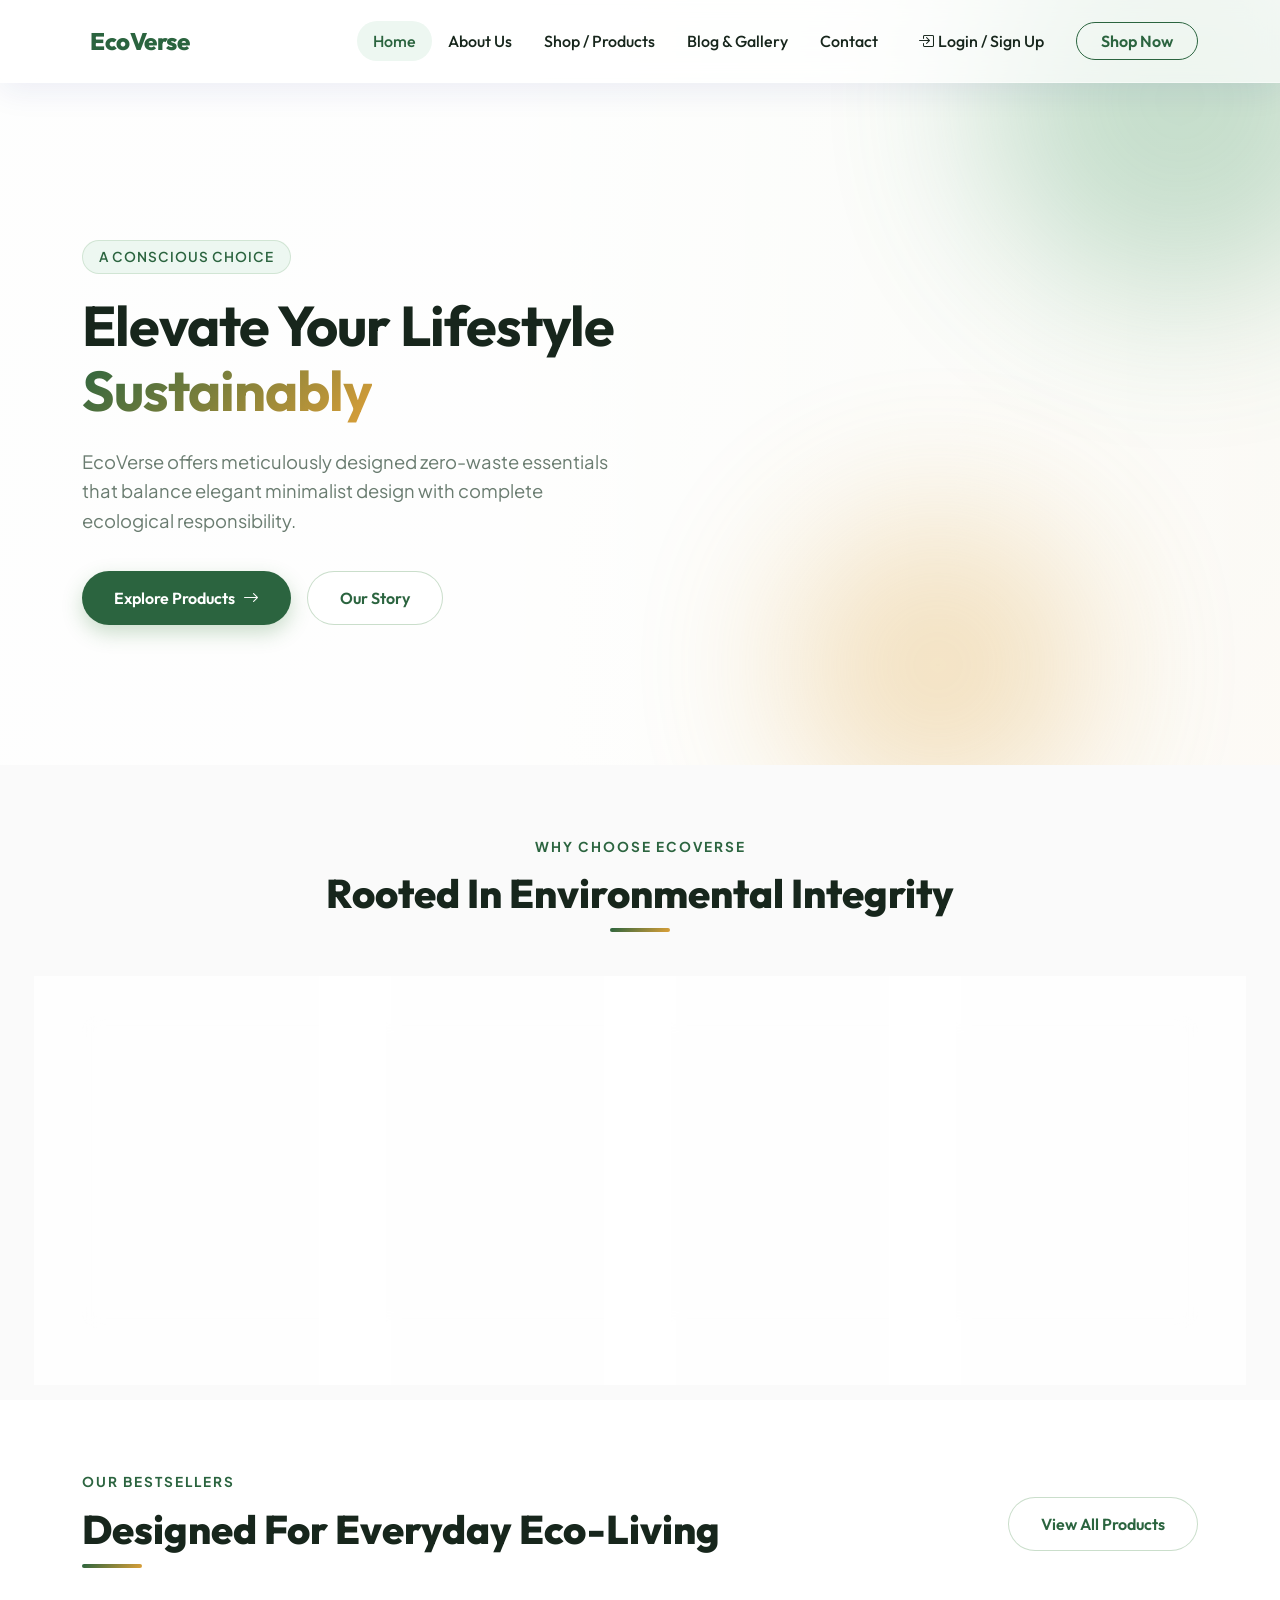
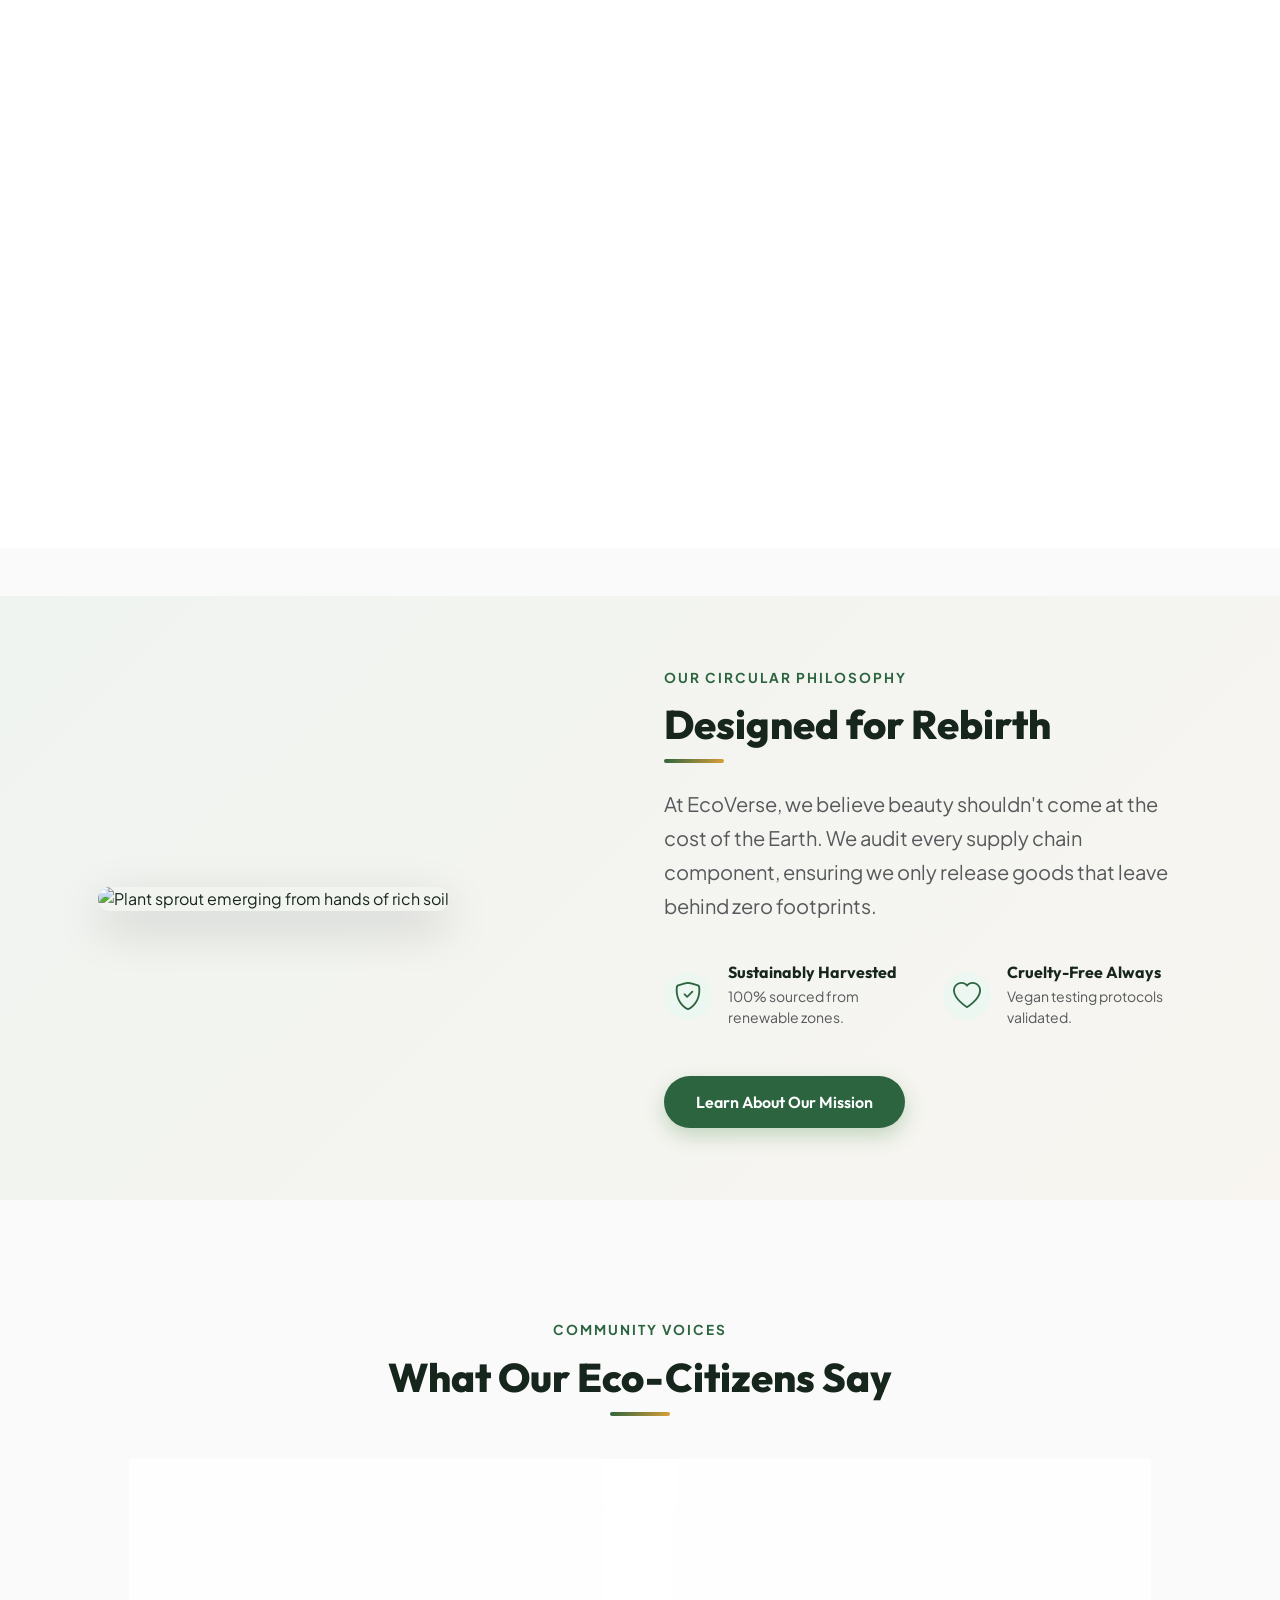
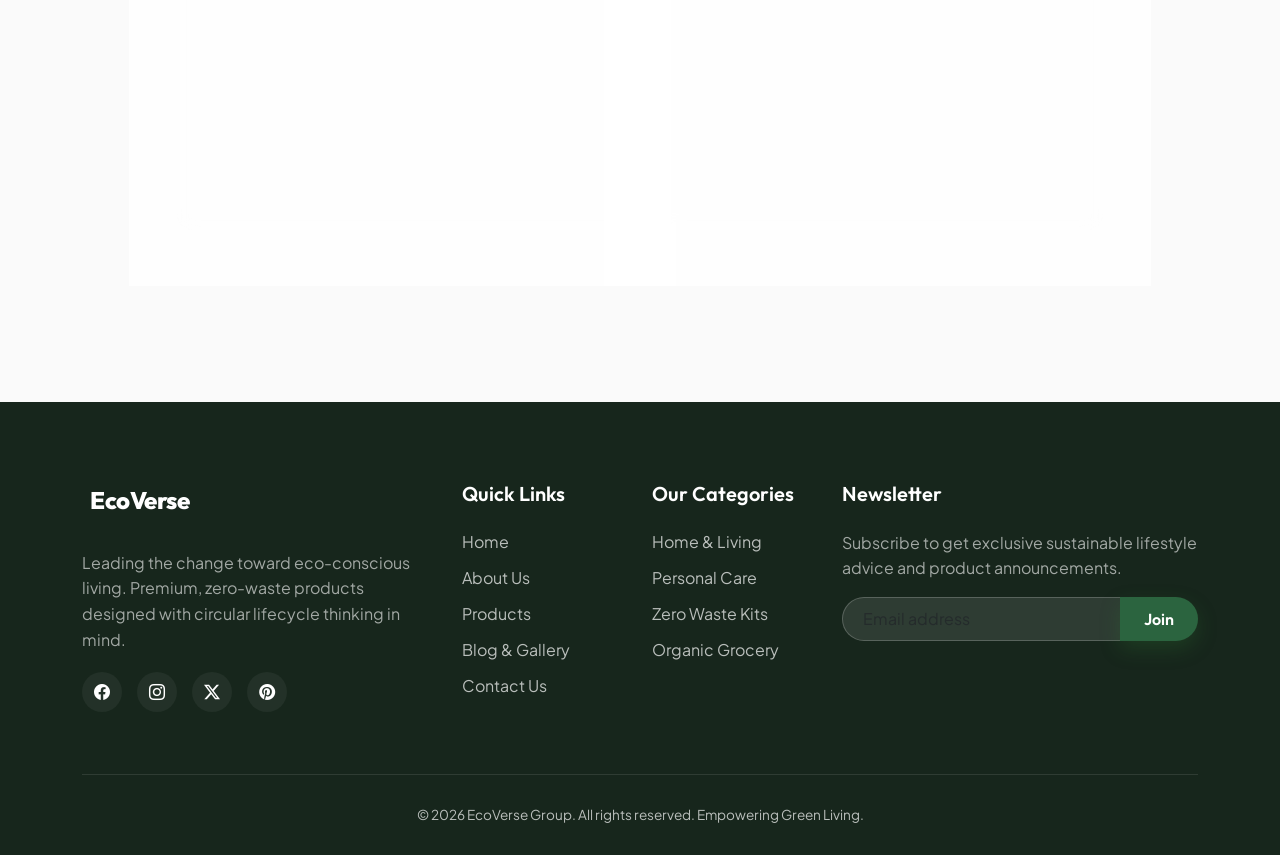
==== src/main/resources/static/index.html @ 0e9d3b6b "feat: create backend spring boot for web" ====
<!DOCTYPE html>
<html lang="en">
<head>
  <meta charset="UTF-8">
  <meta name="viewport" content="width=device-width, initial-scale=1.0">
  <title>EcoVerse - Premium Sustainable Lifestyle Products</title>
  <meta name="description" content="Discover premium eco-friendly, zero-waste products designed with a circular economy mindset. Join our green revolution today.">
  
  <!-- Bootstrap 5 CDN -->
  <link href="https://cdn.jsdelivr.net/npm/bootstrap@5.3.2/dist/css/bootstrap.min.css" rel="stylesheet">
  
  <!-- Bootstrap Icons CDN -->
  <link href="https://cdn.jsdelivr.net/npm/bootstrap-icons@1.11.1/font/bootstrap-icons.css" rel="stylesheet">
  
  <!-- Custom CSS -->
  <link href="style.css" rel="stylesheet">
</head>
<body>

  <!-- Navigation Header -->
  <nav class="navbar navbar-expand-lg navbar-custom fixed-top" id="mainNavbar">
    <div class="container">
      <a class="navbar-brand" href="index.html" id="navBrandLogo">
        <i class="bi bi-leaf logo-icon"></i>
        <span>EcoVerse</span>
      </a>
      <button class="navbar-toggler" type="button" data-bs-toggle="collapse" data-bs-target="#ecoNavbar" aria-controls="ecoNavbar" aria-expanded="false" aria-label="Toggle navigation" id="navbarTogglerBtn">
        <span class="bi bi-list fs-3" style="color: var(--primary);"></span>
      </button>
      <div class="collapse navbar-collapse" id="ecoNavbar">
        <ul class="navbar-nav ms-auto mb-2 mb-lg-0 align-items-center">
          <li class="nav-item">
            <a class="nav-link active" href="index.html" id="navHome">Home</a>
          </li>
          <li class="nav-item">
            <a class="nav-link" href="about.html" id="navAbout">About Us</a>
          </li>
          <li class="nav-item">
            <a class="nav-link" href="services.html" id="navServices">Shop / Products</a>
          </li>
          <li class="nav-item">
            <a class="nav-link" href="blog.html" id="navBlog">Blog & Gallery</a>
          </li>
          <li class="nav-item">
            <a class="nav-link" href="contact.html" id="navContact">Contact</a>
          </li>
          <li class="nav-item ms-lg-3">
            <a class="btn-nav-action" href="services.html" id="navActionButton">Shop Now</a>
          </li>
        </ul>
      </div>
    </div>
  </nav>

  <!-- Hero Banner -->
  <header class="hero-section" id="homeHero">
    <div class="hero-overlay"></div>
    <div class="hero-blob blob-1"></div>
    <div class="hero-blob blob-2"></div>
    <div class="container hero-content">
      <div class="row align-items-center">
        <div class="col-lg-6 reveal-on-scroll active">
          <span class="hero-tag">A Conscious Choice</span>
          <h1 class="hero-title">Elevate Your Lifestyle <span>Sustainably</span></h1>
          <p class="hero-desc">EcoVerse offers meticulously designed zero-waste essentials that balance elegant minimalist design with complete ecological responsibility.</p>
          <div class="d-flex flex-column flex-sm-row gap-3">
            <a href="services.html" class="btn-premium btn-premium-primary" id="heroShopBtn">Explore Products <i class="bi bi-arrow-right"></i></a>
            <a href="about.html" class="btn-premium btn-premium-secondary" id="heroLearnBtn">Our Story</a>
          </div>
        </div>
      </div>
    </div>
  </header>

  <!-- Key Features / Sustainability Badges -->
  <section class="py-5" id="featuresSection">
    <div class="container py-4">
      <div class="section-header text-center reveal-on-scroll">
        <span class="section-subtitle">Why Choose EcoVerse</span>
        <h2 class="section-title">Rooted In Environmental Integrity</h2>
      </div>
      <div class="row g-4 mt-2">
        <!-- Feature 1 -->
        <div class="col-lg-3 col-md-6 reveal-on-scroll" style="transition-delay: 0.1s;">
          <div class="glass-card">
            <div class="glass-card-body">
              <div class="benefit-icon-box" id="featIcon1">
                <i class="bi bi-box-seam"></i>
              </div>
              <h4 class="glass-card-title">Zero Plastic Packaging</h4>
              <p class="text-muted mb-0">Every box, tape, and padding material is made from plant-based, home-compostable raw pulp.</p>
            </div>
          </div>
        </div>
        <!-- Feature 2 -->
        <div class="col-lg-3 col-md-6 reveal-on-scroll" style="transition-delay: 0.2s;">
          <div class="glass-card">
            <div class="glass-card-body">
              <div class="benefit-icon-box" id="featIcon2">
                <i class="bi bi-globe-americas"></i>
              </div>
              <h4 class="glass-card-title">Carbon Neutral Delivery</h4>
              <p class="text-muted mb-0">We calculate shipment emissions and fund native forest reforestation matching 110% of our footprint.</p>
            </div>
          </div>
        </div>
        <!-- Feature 3 -->
        <div class="col-lg-3 col-md-6 reveal-on-scroll" style="transition-delay: 0.3s;">
          <div class="glass-card">
            <div class="glass-card-body">
              <div class="benefit-icon-box" id="featIcon3">
                <i class="bi bi-award"></i>
              </div>
              <h4 class="glass-card-title">Organic Certification</h4>
              <p class="text-muted mb-0">All cosmetic and textile goods carry USDA Organic and Fair Trade seals guaranteeing toxic-free production.</p>
            </div>
          </div>
        </div>
        <!-- Feature 4 -->
        <div class="col-lg-3 col-md-6 reveal-on-scroll" style="transition-delay: 0.4s;">
          <div class="glass-card">
            <div class="glass-card-body">
              <div class="benefit-icon-box" id="featIcon4">
                <i class="bi bi-arrow-repeat"></i>
              </div>
              <h4 class="glass-card-title">Circular Lifecycle</h4>
              <p class="text-muted mb-0">Designed to return safely to the earth. Everything we sell is fully biodegradable or infinitely recyclable.</p>
            </div>
          </div>
        </div>
      </div>
    </div>
  </section>

  <!-- Showcase Collection -->
  <section class="py-5 bg-white" id="showcaseSection">
    <div class="container py-4">
      <div class="row align-items-center mb-5 reveal-on-scroll">
        <div class="col-md-8">
          <span class="section-subtitle">Our Bestsellers</span>
          <h2 class="section-title">Designed For Everyday Eco-Living</h2>
        </div>
        <div class="col-md-4 text-md-end mt-3 mt-md-0">
          <a href="services.html" class="btn-premium btn-premium-secondary" id="showcaseAllBtn">View All Products</a>
        </div>
      </div>
      <div class="row g-4">
        <!-- Product 1 -->
        <div class="col-lg-3 col-md-6 reveal-on-scroll" style="transition-delay: 0.1s;">
          <div class="glass-card hover-lift">
            <div class="glass-card-img-wrapper">
              <img src="https://images.unsplash.com/photo-1602143407151-7111542de6e8?auto=format&fit=crop&w=800&q=80" alt="Sleek insulated reusable water bottle" class="glass-card-img">
            </div>
            <div class="glass-card-body">
              <span class="glass-card-tag">LIFESTYLE</span>
              <h3 class="glass-card-title">Insulated Eco-Flask</h3>
              <div class="d-flex justify-content-between align-items-center mt-3">
                <span class="glass-card-price">$28.00</span>
                <a href="services.html" class="btn btn-premium btn-premium-primary py-2 px-3 fs-6" style="border-radius: 50%;"><i class="bi bi-bag"></i></a>
              </div>
            </div>
          </div>
        </div>
        <!-- Product 2 -->
        <div class="col-lg-3 col-md-6 reveal-on-scroll" style="transition-delay: 0.2s;">
          <div class="glass-card hover-lift">
            <div class="glass-card-img-wrapper">
              <img src="https://images.unsplash.com/photo-1544816155-12df9643f363?auto=format&fit=crop&w=800&q=80" alt="Organic woven cotton tote bag" class="glass-card-img">
            </div>
            <div class="glass-card-body">
              <span class="glass-card-tag">HOME</span>
              <h3 class="glass-card-title">Organic Woven Tote</h3>
              <div class="d-flex justify-content-between align-items-center mt-3">
                <span class="glass-card-price">$16.00</span>
                <a href="services.html" class="btn btn-premium btn-premium-primary py-2 px-3 fs-6" style="border-radius: 50%;"><i class="bi bi-bag"></i></a>
              </div>
            </div>
          </div>
        </div>
        <!-- Product 3 -->
        <div class="col-lg-3 col-md-6 reveal-on-scroll" style="transition-delay: 0.3s;">
          <div class="glass-card hover-lift">
            <div class="glass-card-img-wrapper">
              <img src="https://images.unsplash.com/photo-1546552768-9e3a94b38a59?auto=format&fit=crop&w=800&q=80" alt="Artisanal organic cold process soaps" class="glass-card-img">
            </div>
            <div class="glass-card-body">
              <span class="glass-card-tag">PERSONAL CARE</span>
              <h3 class="glass-card-title">Artisanal Botanical Soap</h3>
              <div class="d-flex justify-content-between align-items-center mt-3">
                <span class="glass-card-price">$9.50</span>
                <a href="services.html" class="btn btn-premium btn-premium-primary py-2 px-3 fs-6" style="border-radius: 50%;"><i class="bi bi-bag"></i></a>
              </div>
            </div>
          </div>
        </div>
        <!-- Product 4 -->
        <div class="col-lg-3 col-md-6 reveal-on-scroll" style="transition-delay: 0.4s;">
          <div class="glass-card hover-lift">
            <div class="glass-card-img-wrapper">
              <img src="https://images.unsplash.com/photo-1589365252845-092198ba5334?auto=format&fit=crop&w=800&q=80" alt="Biodegradable bamboo toothbrush and glass cup" class="glass-card-img">
            </div>
            <div class="glass-card-body">
              <span class="glass-card-tag">PERSONAL CARE</span>
              <h3 class="glass-card-title">Bamboo Dental Starter</h3>
              <div class="d-flex justify-content-between align-items-center mt-3">
                <span class="glass-card-price">$12.00</span>
                <a href="services.html" class="btn btn-premium btn-premium-primary py-2 px-3 fs-6" style="border-radius: 50%;"><i class="bi bi-bag"></i></a>
              </div>
            </div>
          </div>
        </div>
      </div>
    </div>
  </section>

  <!-- Editorial Info Banner -->
  <section class="py-5 my-5 position-relative" style="background: linear-gradient(135deg, rgba(46,125,50,0.05), rgba(211,158,69,0.05));" id="editorialPhilosophy">
    <div class="container py-4">
      <div class="row align-items-center g-5">
        <div class="col-lg-6 reveal-on-scroll">
          <div class="position-relative p-3">
            <div class="position-absolute bg-primary-accent rounded-circle" style="width: 140px; height: 140px; top: -20px; left: -20px; z-index: -1;"></div>
            <img src="https://images.unsplash.com/photo-1542601906990-b4d3fb778b09?auto=format&fit=crop&w=1000&q=80" alt="Plant sprout emerging from hands of rich soil" class="img-fluid rounded-4 shadow-lg">
          </div>
        </div>
        <div class="col-lg-6 reveal-on-scroll">
          <span class="section-subtitle">Our Circular Philosophy</span>
          <h2 class="section-title">Designed for Rebirth</h2>
          <p class="text-muted fs-5 mt-4" style="line-height: 1.7;">At EcoVerse, we believe beauty shouldn't come at the cost of the Earth. We audit every supply chain component, ensuring we only release goods that leave behind zero footprints.</p>
          <div class="row g-4 mt-3">
            <div class="col-sm-6">
              <div class="d-flex gap-3 align-items-center">
                <div class="benefit-icon-box mb-0 fs-3" style="width: 48px; height: 48px; border-radius: 50%; flex-shrink: 0;"><i class="bi bi-shield-check"></i></div>
                <div>
                  <h4 class="fs-6 mb-1 font-headings">Sustainably Harvested</h4>
                  <p class="small text-muted mb-0">100% sourced from renewable zones.</p>
                </div>
              </div>
            </div>
            <div class="col-sm-6">
              <div class="d-flex gap-3 align-items-center">
                <div class="benefit-icon-box mb-0 fs-3" style="width: 48px; height: 48px; border-radius: 50%; flex-shrink: 0;"><i class="bi bi-heart"></i></div>
                <div>
                  <h4 class="fs-6 mb-1 font-headings">Cruelty-Free Always</h4>
                  <p class="small text-muted mb-0">Vegan testing protocols validated.</p>
                </div>
              </div>
            </div>
          </div>
          <div class="mt-5">
            <a href="about.html" class="btn-premium btn-premium-primary" id="philosophyStoryBtn">Learn About Our Mission</a>
          </div>
        </div>
      </div>
    </div>
  </section>

  <!-- Interactive Testimonials -->
  <section class="py-5" id="testimonialsSection">
    <div class="container py-4">
      <div class="section-header text-center reveal-on-scroll">
        <span class="section-subtitle">Community Voices</span>
        <h2 class="section-title">What Our Eco-Citizens Say</h2>
      </div>
      <div class="row g-4 mt-2 justify-content-center">
        <!-- Testimonial 1 -->
        <div class="col-md-5 reveal-on-scroll">
          <div class="glass-card" style="padding: 40px;">
            <div class="d-flex gap-1 text-warning fs-5 mb-3">
              <i class="bi bi-star-fill"></i><i class="bi bi-star-fill"></i><i class="bi bi-star-fill"></i><i class="bi bi-star-fill"></i><i class="bi bi-star-fill"></i>
            </div>
            <p class="fs-6 text-muted font-body mb-4" style="font-style: italic; line-height: 1.6;">"The Insulated Eco-Flask has replaced all my single-use coffee cups. It stays hot for hours and the matte texture feels incredibly high-end. EcoVerse packaging was beautifully clean and plastic-free!"</p>
            <div class="d-flex align-items-center gap-3">
              <div style="width: 50px; height: 50px; border-radius: 50%; overflow: hidden; border: 2px solid var(--primary-light);">
                <img src="https://images.unsplash.com/photo-1544005313-94ddf0286df2?auto=format&fit=crop&w=200&q=80" alt="Customer Sarah Jenkins" style="width: 100%; height: 100%; object-fit: cover;">
              </div>
              <div>
                <h4 class="fs-6 mb-0 font-headings">Sarah Jenkins</h4>
                <span class="small text-muted">Active Eco-Consumer</span>
              </div>
            </div>
          </div>
        </div>
        <!-- Testimonial 2 -->
        <div class="col-md-5 reveal-on-scroll">
          <div class="glass-card" style="padding: 40px;">
            <div class="d-flex gap-1 text-warning fs-5 mb-3">
              <i class="bi bi-star-fill"></i><i class="bi bi-star-fill"></i><i class="bi bi-star-fill"></i><i class="bi bi-star-fill"></i><i class="bi bi-star-fill"></i>
            </div>
            <p class="fs-6 text-muted font-body mb-4" style="font-style: italic; line-height: 1.6;">"Their organic bar soaps smell amazing and don't dry out my skin. Knowing that my soap doesn't pollute water ecosystems or leave microplastics gives me complete peace of mind. Highly recommended!"</p>
            <div class="d-flex align-items-center gap-3">
              <div style="width: 50px; height: 50px; border-radius: 50%; overflow: hidden; border: 2px solid var(--primary-light);">
                <img src="https://images.unsplash.com/photo-1506794778202-cad84cf45f1d?auto=format&fit=crop&w=200&q=80" alt="Customer Marcus Vance" style="width: 100%; height: 100%; object-fit: cover;">
              </div>
              <div>
                <h4 class="fs-6 mb-0 font-headings">Marcus Vance</h4>
                <span class="small text-muted">Eco-Architect</span>
              </div>
            </div>
          </div>
        </div>
      </div>
    </div>
  </section>

  <!-- Footer Section -->
  <footer class="footer" id="mainFooter">
    <div class="container">
      <div class="row g-4">
        <div class="col-lg-4 col-md-6">
          <a class="navbar-brand text-white mb-3 d-inline-flex align-items-center gap-2" href="index.html" id="footerLogo">
            <i class="bi bi-leaf logo-icon fs-3"></i>
            <span style="color: var(--white); font-weight: 800; font-family: var(--font-headings);">EcoVerse</span>
          </a>
          <p class="mt-3" style="color: rgba(255, 255, 255, 0.6); line-height: 1.6;">
            Leading the change toward eco-conscious living. Premium, zero-waste products designed with circular lifecycle thinking in mind.
          </p>
          <div class="footer-socials" id="footerSocialIcons">
            <a href="https://www.facebook.com/profile.php?id=61583627217613" aria-label="Facebook"><i class="bi bi-facebook"></i></a>
            <a href="https://www.instagram.com/ecoverse_com" aria-label="Instagram"><i class="bi bi-instagram"></i></a>
            <a href="https://twitter.com/EcoVerse" aria-label="Twitter"><i class="bi bi-twitter-x"></i></a>
            <a href="https://www.pinterest.com/ecoverse_com" aria-label="Pinterest"><i class="bi bi-pinterest"></i></a>
          </div>
        </div>
        <div class="col-lg-2 col-md-6 col-6">
          <h5>Quick Links</h5>
          <ul class="footer-links">
            <li><a href="index.html">Home</a></li>
            <li><a href="about.html">About Us</a></li>
            <li><a href="services.html">Products</a></li>
            <li><a href="blog.html">Blog & Gallery</a></li>
            <li><a href="contact.html">Contact Us</a></li>
          </ul>
        </div>
        <div class="col-lg-2 col-md-6 col-6">
          <h5>Our Categories</h5>
          <ul class="footer-links">
            <li><a href="services.html">Home & Living</a></li>
            <li><a href="services.html">Personal Care</a></li>
            <li><a href="services.html">Zero Waste Kits</a></li>
            <li><a href="services.html">Organic Grocery</a></li>
          </ul>
        </div>
        <div class="col-lg-4 col-md-6">
          <h5>Newsletter</h5>
          <p style="color: rgba(255, 255, 255, 0.6); line-height: 1.6;">
            Subscribe to get exclusive sustainable lifestyle advice and product announcements.
          </p>
          <form class="mt-3" id="footerNewsletterForm">
            <div class="input-group">
              <input type="email" class="form-control" placeholder="Email address" aria-label="Email address" style="background: rgba(255, 255, 255, 0.1); border: 1px solid rgba(255, 255, 255, 0.2); color: white; border-top-left-radius: 50px; border-bottom-left-radius: 50px; padding-left: 20px;">
              <button class="btn btn-premium btn-premium-primary" type="button" style="border-top-left-radius: 0; border-bottom-left-radius: 0; padding: 10px 24px;" id="footerSubscribeBtn">Join</button>
            </div>
          </form>
        </div>
      </div>
      <div class="footer-bottom text-center">
        <p class="mb-0">&copy; 2026 EcoVerse Group. All rights reserved. Empowering Green Living.</p>
      </div>
    </div>
  </footer>

  <!-- Bootstrap JS (CDN) bundle with Popper -->
  <script src="https://cdn.jsdelivr.net/npm/bootstrap@5.3.2/dist/js/bootstrap.bundle.min.js"></script>
  
  <!-- Custom JS -->
  <script src="script.js"></script>
</body>
</html>
---- src/main/resources/static/style.css ----
/* 
=========================================
   EcoVerse - Custom Styling Sheet
   Aesthetics: Premium, Modern-Nature, Glassmorphic
=========================================
*/

/* Google Fonts Import */
@import url('https://fonts.googleapis.com/css2?family=Outfit:wght@300;400;500;600;700;800&family=Plus+Jakarta+Sans:wght@300;400;500;600;700&display=swap');

/* CSS Custom Properties (Design Tokens) */
:root {
  /* Colors */
  --primary: hsl(141, 40%, 28%);        /* Forest Green */
  --primary-light: hsl(141, 35%, 45%);  /* Lighter Forest Green */
  --primary-accent: hsl(141, 40%, 95%); /* Very light tint for backgrounds */
  --secondary: hsl(38, 70%, 54%);       /* Warm Ochre / Leaf Gold */
  --secondary-light: hsl(38, 80%, 90%); /* Warm light ochre */
  --dark: hsl(140, 24%, 12%);           /* Near black green */
  --light: hsl(0, 0%, 98%);             /* Off-white */
  --text-muted: hsl(140, 8%, 45%);      /* Forest grey for body text */
  --white: #ffffff;
  
  /* Glassmorphism Tokens */
  --glass-bg: rgba(255, 255, 255, 0.7);
  --glass-bg-dark: rgba(24, 38, 28, 0.85);
  --glass-border: rgba(255, 255, 255, 0.4);
  --glass-border-dark: rgba(255, 255, 255, 0.1);
  --glass-shadow: 0 8px 32px 0 rgba(31, 38, 135, 0.08);
  --glass-shadow-large: 0 16px 48px 0 rgba(31, 38, 135, 0.12);
  
  /* Typography */
  --font-headings: 'Outfit', sans-serif;
  --font-body: 'Plus Jakarta Sans', sans-serif;
  
  /* Border Radius & Transitions */
  --radius-sm: 8px;
  --radius-md: 16px;
  --radius-lg: 24px;
  --radius-round: 50px;
  --transition-smooth: all 0.4s cubic-bezier(0.16, 1, 0.3, 1);
  --transition-fast: all 0.2s ease-in-out;
}

/* Global Reset & Base Styling */
body {
  font-family: var(--font-body);
  background-color: var(--light);
  color: var(--dark);
  overflow-x: hidden;
  -webkit-font-smoothing: antialiased;
  -moz-osx-font-smoothing: grayscale;
}

h1, h2, h3, h4, h5, h6 {
  font-family: var(--font-headings);
  font-weight: 700;
  color: var(--dark);
}

a {
  text-decoration: none;
  color: var(--primary);
  transition: var(--transition-fast);
}

a:hover {
  color: var(--secondary);
}

/* Smooth Scroll */
html {
  scroll-behavior: smooth;
}

/* Scrollbar Customization */
::-webkit-scrollbar {
  width: 8px;
}
::-webkit-scrollbar-track {
  background: var(--light);
}
::-webkit-scrollbar-thumb {
  background: var(--primary-light);
  border-radius: var(--radius-round);
}
::-webkit-scrollbar-thumb:hover {
  background: var(--primary);
}

/* =========================================
   Layout & Navigation
========================================= */

/* Premium Glassmorphic Navbar */
.navbar-custom {
  background: var(--glass-bg);
  backdrop-filter: blur(15px);
  -webkit-backdrop-filter: blur(15px);
  border-bottom: 1px solid var(--glass-border);
  box-shadow: var(--glass-shadow);
  transition: var(--transition-smooth);
  padding: 18px 0;
  z-index: 1050;
}

.navbar-custom.scrolled {
  padding: 12px 0;
  background: rgba(255, 255, 255, 0.9);
}

.navbar-brand {
  font-family: var(--font-headings);
  font-weight: 800;
  font-size: 1.5rem;
  letter-spacing: -0.5px;
  color: var(--primary) !important;
  display: flex;
  align-items: center;
  gap: 8px;
}

.navbar-brand .logo-icon {
  background: linear-gradient(135deg, var(--primary), var(--secondary));
  -webkit-background-clip: text;
  -webkit-text-fill-color: transparent;
}

.nav-link {
  font-family: var(--font-headings);
  font-weight: 500;
  color: var(--dark) !important;
  padding: 8px 16px !important;
  border-radius: var(--radius-round);
  transition: var(--transition-smooth);
  position: relative;
}

.nav-link:hover, .nav-link.active {
  color: var(--primary) !important;
  background: var(--primary-accent);
}

.navbar-toggler {
  border: none;
  outline: none;
}

.navbar-toggler:focus {
  box-shadow: none;
}

/* Custom Nav Actions Buttons */
.btn-nav-action {
  font-family: var(--font-headings);
  font-weight: 600;
  padding: 8px 24px;
  border-radius: var(--radius-round);
  border: 1.5px solid var(--primary);
  color: var(--primary);
  background: transparent;
  transition: var(--transition-smooth);
}

.btn-nav-action:hover {
  background: var(--primary);
  color: var(--white);
  transform: translateY(-2px);
  box-shadow: 0 4px 12px rgba(46, 125, 50, 0.2);
}

/* =========================================
   UI Components & Utilities
========================================= */

/* Hero Banner Section */
.hero-section {
  position: relative;
  min-height: 85vh;
  display: flex;
  align-items: center;
  background: linear-gradient(135deg, hsla(141, 40%, 95%, 0.8), hsla(38, 80%, 95%, 0.6)), url('https://images.unsplash.com/photo-1542601906990-b4d3fb778b09?auto=format&fit=crop&w=2000&q=80');
  background-size: cover;
  background-position: center;
  background-attachment: fixed;
  padding-top: 100px;
  overflow: hidden;
}

.hero-overlay {
  position: absolute;
  top: 0;
  left: 0;
  width: 100%;
  height: 100%;
  background: linear-gradient(to right, rgba(255, 255, 255, 0.9) 40%, rgba(255, 255, 255, 0.4));
  z-index: 1;
}

.hero-content {
  position: relative;
  z-index: 2;
}

.hero-tag {
  display: inline-block;
  padding: 6px 16px;
  background: var(--primary-accent);
  color: var(--primary);
  font-weight: 600;
  font-size: 0.85rem;
  border-radius: var(--radius-round);
  text-transform: uppercase;
  letter-spacing: 1px;
  margin-bottom: 20px;
  border: 1px solid rgba(46, 125, 50, 0.15);
}

.hero-title {
  font-size: 3.5rem;
  line-height: 1.15;
  letter-spacing: -1px;
  margin-bottom: 24px;
}

.hero-title span {
  background: linear-gradient(135deg, var(--primary), var(--secondary));
  -webkit-background-clip: text;
  -webkit-text-fill-color: transparent;
}

.hero-desc {
  font-size: 1.15rem;
  color: var(--text-muted);
  line-height: 1.6;
  margin-bottom: 36px;
  max-width: 550px;
}

/* Premium Buttons */
.btn-premium {
  font-family: var(--font-headings);
  font-weight: 600;
  padding: 14px 32px;
  border-radius: var(--radius-round);
  transition: var(--transition-smooth);
  display: inline-flex;
  align-items: center;
  gap: 8px;
  border: none;
}

.btn-premium-primary {
  background: var(--primary);
  color: var(--white);
  box-shadow: 0 8px 20px rgba(46, 125, 50, 0.25);
}

.btn-premium-primary:hover {
  background: var(--primary-light);
  color: var(--white);
  transform: translateY(-3px);
  box-shadow: 0 12px 28px rgba(46, 125, 50, 0.35);
}

.btn-premium-secondary {
  background: var(--white);
  color: var(--primary);
  border: 1.5px solid rgba(46, 125, 50, 0.25);
}

.btn-premium-secondary:hover {
  background: var(--primary-accent);
  color: var(--primary);
  transform: translateY(-3px);
  box-shadow: var(--glass-shadow);
}

/* Decorative shapes for Hero */
.hero-blob {
  position: absolute;
  border-radius: 50%;
  filter: blur(80px);
  z-index: 1;
  opacity: 0.3;
}

.blob-1 {
  width: 400px;
  height: 400px;
  background: var(--primary-light);
  top: -100px;
  right: -100px;
}

.blob-2 {
  width: 300px;
  height: 300px;
  background: var(--secondary);
  bottom: -50px;
  right: 15%;
}

/* Modern Card Layouts */
.glass-card {
  background: var(--glass-bg);
  backdrop-filter: blur(10px);
  -webkit-backdrop-filter: blur(10px);
  border: 1px solid var(--glass-border);
  border-radius: var(--radius-md);
  box-shadow: var(--glass-shadow);
  transition: var(--transition-smooth);
  overflow: hidden;
  height: 100%;
}

.glass-card:hover {
  transform: translateY(-8px);
  box-shadow: var(--glass-shadow-large);
  border-color: rgba(46, 125, 50, 0.2);
}

.glass-card-img-wrapper {
  overflow: hidden;
  position: relative;
  aspect-ratio: 1 / 1;
}

.glass-card-img {
  width: 100%;
  height: 100%;
  object-fit: cover;
  transition: var(--transition-smooth);
}

.glass-card:hover .glass-card-img {
  transform: scale(1.08);
}

.glass-card-body {
  padding: 24px;
}

.glass-card-tag {
  font-size: 0.75rem;
  font-weight: 600;
  text-transform: uppercase;
  color: var(--primary);
  background: var(--primary-accent);
  padding: 4px 10px;
  border-radius: var(--radius-round);
  display: inline-block;
  margin-bottom: 12px;
}

.glass-card-title {
  font-size: 1.25rem;
  margin-bottom: 10px;
  font-weight: 600;
}

.glass-card-price {
  font-family: var(--font-headings);
  font-size: 1.25rem;
  font-weight: 700;
  color: var(--primary);
}

/* Section Header Styles */
.section-header {
  margin-bottom: 60px;
}

.section-subtitle {
  font-size: 0.85rem;
  font-weight: 700;
  text-transform: uppercase;
  color: var(--primary);
  letter-spacing: 2px;
  margin-bottom: 12px;
  display: block;
}

.section-title {
  font-size: 2.5rem;
  font-weight: 800;
  position: relative;
  padding-bottom: 15px;
}

.section-title::after {
  content: '';
  position: absolute;
  left: 0;
  bottom: 0;
  width: 60px;
  height: 4px;
  background: linear-gradient(135deg, var(--primary), var(--secondary));
  border-radius: var(--radius-round);
}

.section-header.text-center .section-title::after {
  left: 50%;
  transform: translateX(-50%);
}

/* Feature Badges / Benefits */
.benefit-icon-box {
  width: 64px;
  height: 64px;
  background: var(--primary-accent);
  border-radius: var(--radius-md);
  display: flex;
  align-items: center;
  justify-content: center;
  font-size: 1.75rem;
  color: var(--primary);
  margin-bottom: 20px;
  transition: var(--transition-smooth);
}

.glass-card:hover .benefit-icon-box {
  background: var(--primary);
  color: var(--white);
  transform: rotate(10deg);
}

/* =========================================
   Interactive & Animation Classes
========================================= */

/* Reveal Animations */
.reveal-on-scroll {
  opacity: 0;
  transform: translateY(30px);
  transition: opacity 0.8s ease, transform 0.8s cubic-bezier(0.16, 1, 0.3, 1);
}

.reveal-on-scroll.active {
  opacity: 1;
  transform: translateY(0);
}

/* Loading effect for items */
.hover-lift {
  transition: var(--transition-smooth);
}

.hover-lift:hover {
  transform: translateY(-5px);
}

/* =========================================
   About & Team Styles
========================================= */
.team-member-card {
  position: relative;
  text-align: center;
  border-radius: var(--radius-md);
  overflow: hidden;
  box-shadow: var(--glass-shadow);
  border: 1px solid var(--glass-border);
}

.team-img-wrapper {
  position: relative;
  overflow: hidden;
  aspect-ratio: 4/5;
}

.team-img-wrapper img {
  width: 100%;
  height: 100%;
  object-fit: cover;
  transition: var(--transition-smooth);
}

.team-overlay {
  position: absolute;
  top: 0;
  left: 0;
  width: 100%;
  height: 100%;
  background: linear-gradient(to top, rgba(24, 38, 28, 0.9) 10%, rgba(24, 38, 28, 0.2));
  opacity: 0;
  display: flex;
  flex-direction: column;
  justify-content: flex-end;
  padding: 24px;
  transition: var(--transition-smooth);
}

.team-member-card:hover .team-overlay {
  opacity: 1;
}

.team-member-card:hover .team-img-wrapper img {
  transform: scale(1.05);
}

.team-socials {
  display: flex;
  justify-content: center;
  gap: 12px;
  margin-top: 15px;
}

.team-social-link {
  width: 36px;
  height: 36px;
  border-radius: 50%;
  background: rgba(255, 255, 255, 0.2);
  color: var(--white);
  display: flex;
  align-items: center;
  justify-content: center;
  font-size: 0.95rem;
  transition: var(--transition-fast);
}

.team-social-link:hover {
  background: var(--secondary);
  color: var(--dark);
}

.impact-badge-box {
  background: var(--white);
  border: 1px solid var(--glass-border);
  box-shadow: var(--glass-shadow);
  padding: 30px;
  border-radius: var(--radius-md);
  text-align: center;
}

.impact-number {
  font-size: 3rem;
  font-weight: 800;
  color: var(--primary);
  font-family: var(--font-headings);
  margin-bottom: 8px;
}

/* =========================================
   Products / Services Grid Styling
========================================= */
.filter-btn {
  background: var(--white);
  border: 1px solid rgba(46, 125, 50, 0.2);
  color: var(--dark);
  font-family: var(--font-headings);
  font-weight: 600;
  padding: 10px 24px;
  border-radius: var(--radius-round);
  transition: var(--transition-smooth);
}

.filter-btn.active, .filter-btn:hover {
  background: var(--primary);
  color: var(--white);
  border-color: var(--primary);
  box-shadow: 0 4px 12px rgba(46, 125, 50, 0.2);
}

/* =========================================
   Blog & Gallery Custom Layouts
========================================= */
.blog-card {
  transition: var(--transition-smooth);
}

.blog-meta {
  font-size: 0.8rem;
  color: var(--text-muted);
  display: flex;
  gap: 15px;
  margin-bottom: 12px;
}

.blog-meta span {
  display: flex;
  align-items: center;
  gap: 5px;
}

.gallery-grid {
  display: grid;
  grid-template-columns: repeat(auto-fill, minmax(300px, 1fr));
  gap: 24px;
}

.gallery-item {
  position: relative;
  overflow: hidden;
  border-radius: var(--radius-md);
  aspect-ratio: 4/3;
  box-shadow: var(--glass-shadow);
}

.gallery-item img {
  width: 100%;
  height: 100%;
  object-fit: cover;
  transition: var(--transition-smooth);
}

.gallery-hover {
  position: absolute;
  top: 0;
  left: 0;
  width: 100%;
  height: 100%;
  background: rgba(24, 38, 28, 0.85);
  display: flex;
  flex-direction: column;
  align-items: center;
  justify-content: center;
  opacity: 0;
  transition: var(--transition-smooth);
  color: var(--white);
  padding: 20px;
  text-align: center;
}

.gallery-item:hover .gallery-hover {
  opacity: 1;
}

.gallery-item:hover img {
  transform: scale(1.1);
}

/* =========================================
   Contact & Interactive Forms
========================================= */
.contact-info-card {
  background: linear-gradient(135deg, var(--primary), var(--primary-dark));
  color: var(--white);
  padding: 40px;
  border-radius: var(--radius-md);
  height: 100%;
  box-shadow: var(--glass-shadow-large);
}

.contact-info-list {
  list-style: none;
  padding: 0;
  margin: 40px 0;
}

.contact-info-list li {
  display: flex;
  align-items: flex-start;
  gap: 15px;
  margin-bottom: 24px;
}

.contact-info-icon {
  width: 44px;
  height: 44px;
  background: rgba(255, 255, 255, 0.1);
  border-radius: 50%;
  display: flex;
  align-items: center;
  justify-content: center;
  font-size: 1.15rem;
  flex-shrink: 0;
}

.form-group-custom {
  position: relative;
  margin-bottom: 24px;
}

.form-control-custom {
  background: rgba(255, 255, 255, 0.8);
  border: 1px solid rgba(46, 125, 50, 0.15);
  border-radius: var(--radius-sm);
  padding: 14px 16px;
  color: var(--dark);
  font-family: var(--font-body);
  transition: var(--transition-smooth);
  width: 100%;
}

.form-control-custom:focus {
  background: var(--white);
  border-color: var(--primary);
  outline: none;
  box-shadow: 0 0 0 4px rgba(46, 125, 50, 0.1);
}

.form-label-custom {
  font-weight: 600;
  margin-bottom: 8px;
  display: block;
  font-size: 0.9rem;
}

/* Form validation feedback */
.validation-message {
  font-size: 0.8rem;
  color: #d32f2f;
  margin-top: 4px;
  display: none;
}

.form-control-custom.is-invalid {
  border-color: #d32f2f;
  background: rgba(253, 237, 237, 0.8);
}

.form-control-custom.is-valid {
  border-color: #2e7d32;
  background: rgba(237, 247, 237, 0.8);
}

/* =========================================
   Footer Section
========================================= */
.footer {
  background: var(--dark);
  color: rgba(255, 255, 255, 0.7);
  padding: 80px 0 30px;
  margin-top: 100px;
  position: relative;
}

.footer h5 {
  color: var(--white);
  font-family: var(--font-headings);
  font-weight: 600;
  margin-bottom: 24px;
}

.footer-links {
  list-style: none;
  padding: 0;
}

.footer-links li {
  margin-bottom: 12px;
}

.footer-links a {
  color: rgba(255, 255, 255, 0.7);
  transition: var(--transition-fast);
}

.footer-links a:hover {
  color: var(--secondary);
  padding-left: 5px;
}

.footer-socials {
  display: flex;
  gap: 15px;
  margin-top: 20px;
}

.footer-socials a {
  width: 40px;
  height: 40px;
  background: rgba(255, 255, 255, 0.05);
  color: var(--white);
  display: flex;
  align-items: center;
  justify-content: center;
  border-radius: 50%;
  transition: var(--transition-smooth);
}

.footer-socials a:hover {
  background: var(--secondary);
  color: var(--dark);
  transform: translateY(-3px);
}

.footer-bottom {
  border-top: 1px solid rgba(255, 255, 255, 0.1);
  padding-top: 30px;
  margin-top: 60px;
  font-size: 0.85rem;
}

/* =========================================
   Responsive Web Design (RWD) Adjustments
========================================= */
@media (max-width: 991.98px) {
  .navbar-custom {
    padding: 12px 0;
  }
  .navbar-collapse {
    background: var(--white);
    border-radius: var(--radius-md);
    padding: 20px;
    margin-top: 15px;
    box-shadow: var(--glass-shadow-large);
    border: 1px solid var(--glass-border);
  }
  .nav-link {
    padding: 10px 16px !important;
  }
  .btn-nav-action {
    display: inline-block;
    margin-top: 10px;
  }
  .hero-title {
    font-size: 2.75rem;
  }
  .hero-section {
    min-height: auto;
    padding: 140px 0 80px;
  }
}

@media (max-width: 575.98px) {
  .hero-title {
    font-size: 2.25rem;
  }
  .section-title {
    font-size: 2rem;
  }
  .btn-premium {
    width: 100%;
    justify-content: center;
  }
  .btn-premium-primary {
    margin-bottom: 12px;
  }
  .impact-number {
    font-size: 2.5rem;
  }
}

/* =========================================
   Custom Authentication & Admin Styles
   ========================================= */
#authTab .nav-link.active {
  background-color: var(--primary) !important;
  color: var(--white) !important;
  box-shadow: 0 4px 12px rgba(46, 125, 50, 0.2);
}
#authTab .nav-link:hover:not(.active) {
  background-color: var(--primary-accent) !important;
  color: var(--primary) !important;
}
.dropdown-item:hover {
  background-color: var(--primary-accent) !important;
  color: var(--primary) !important;
}

/* Slide in animation for toast notifications */
@keyframes slideIn {
  from {
    opacity: 0;
    transform: translateY(20px);
  }
  to {
    opacity: 1;
    transform: translateY(0);
  }
}
.animate-slide-in {
  animation: slideIn 0.4s cubic-bezier(0.16, 1, 0.3, 1) forwards;
}

/* Extra premium helper classes */
.text-truncate-3 {
  display: -webkit-box;
  -webkit-line-clamp: 3;
  -webkit-box-orient: vertical;  
  overflow: hidden;
}
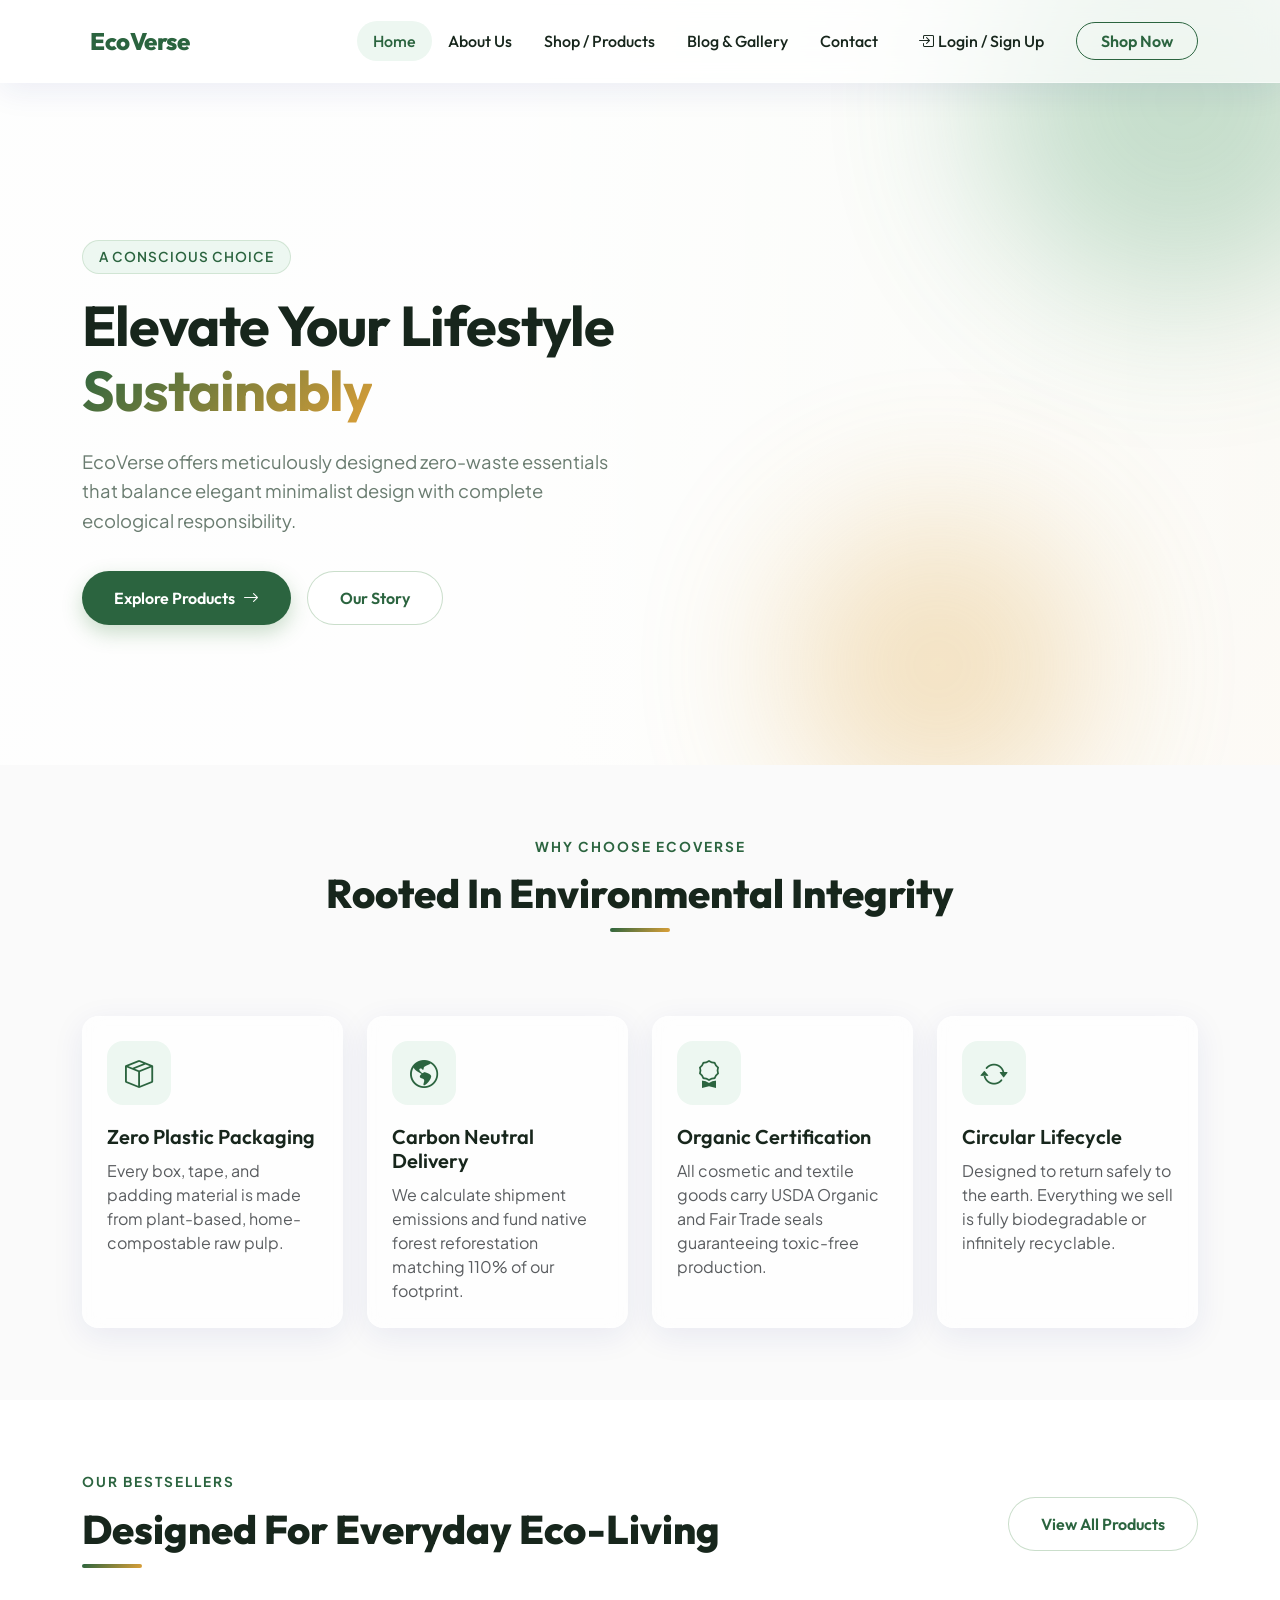
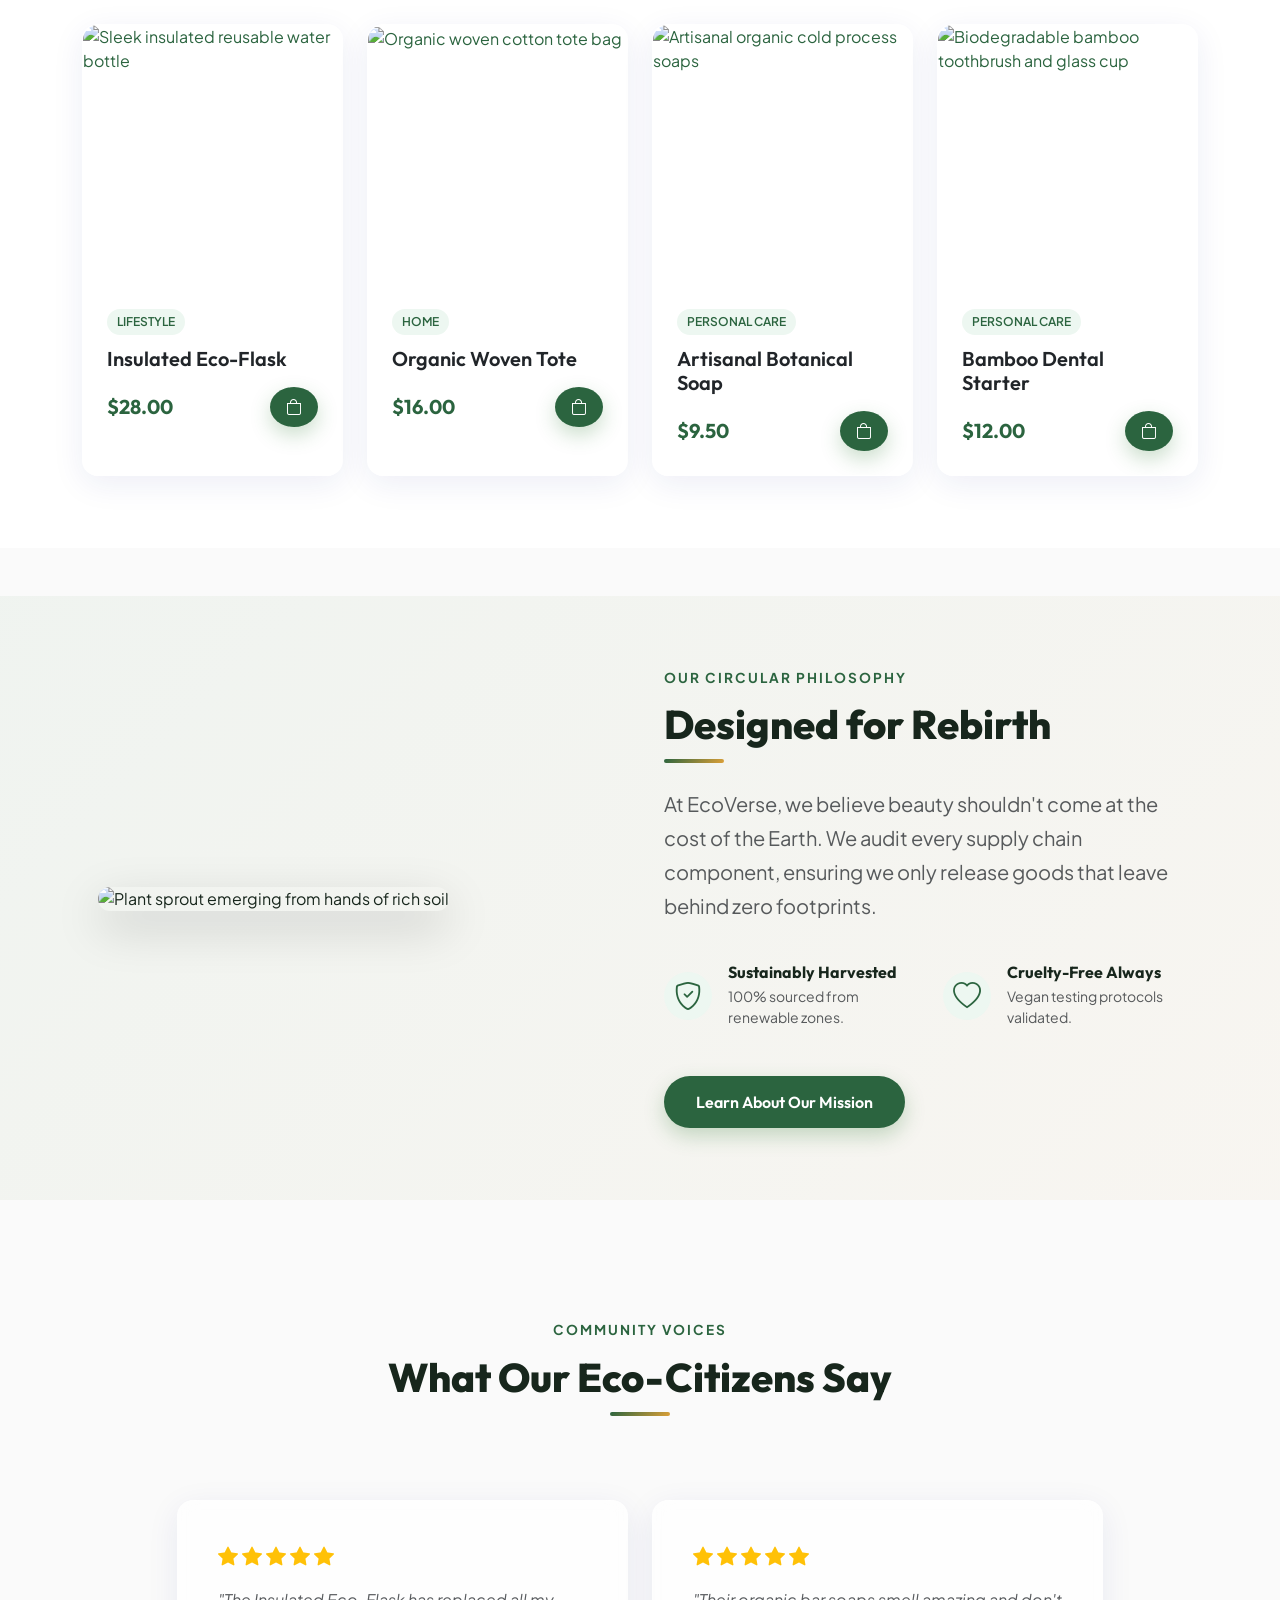
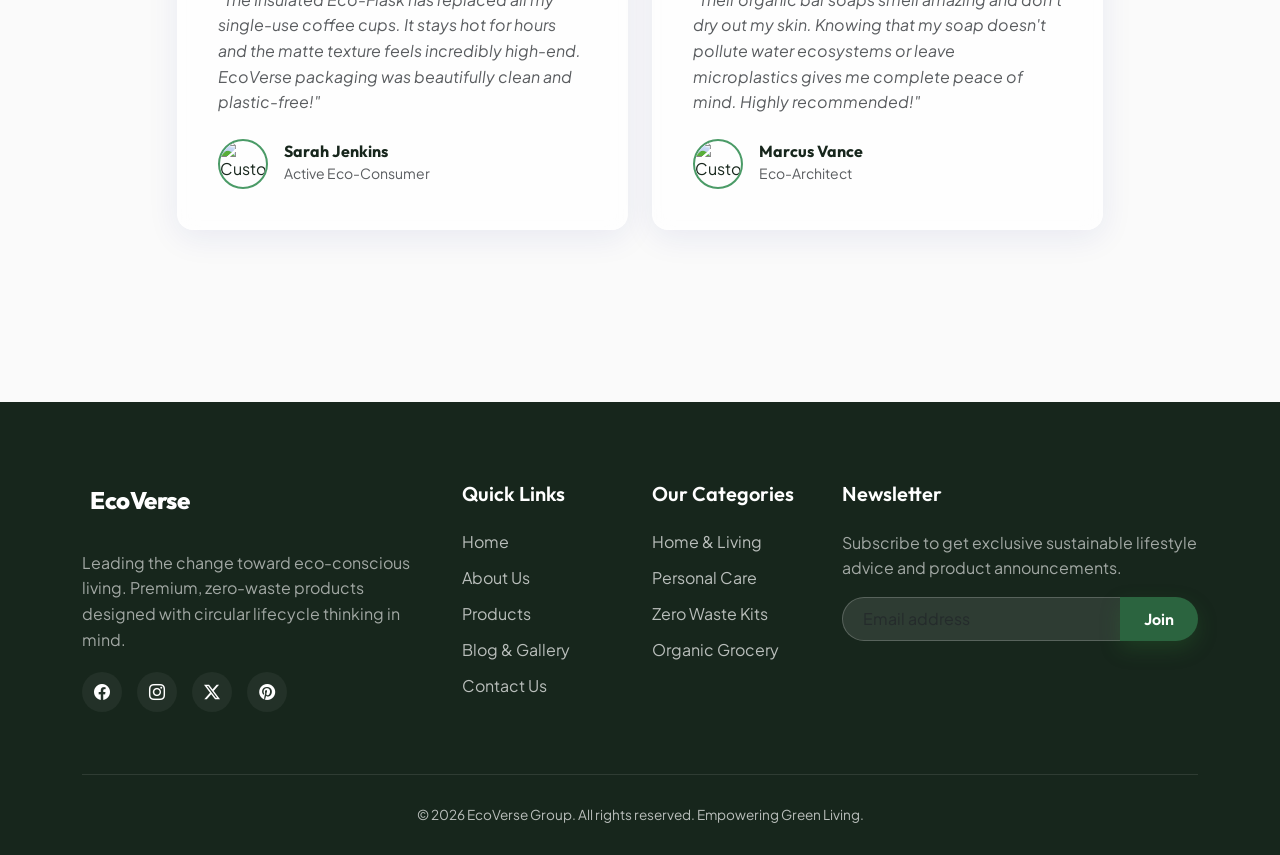
==== commit 23dc6ba7: "Resolve merge conflicts" ====
--- a/src/main/resources/static/index.html
+++ b/src/main/resources/static/index.html
@@ -1,369 +1,675 @@
-<!DOCTYPE html>
+<!doctype html>
 <html lang="en">
-<head>
-  <meta charset="UTF-8">
-  <meta name="viewport" content="width=device-width, initial-scale=1.0">
-  <title>EcoVerse - Premium Sustainable Lifestyle Products</title>
-  <meta name="description" content="Discover premium eco-friendly, zero-waste products designed with a circular economy mindset. Join our green revolution today.">
-  
-  <!-- Bootstrap 5 CDN -->
-  <link href="https://cdn.jsdelivr.net/npm/bootstrap@5.3.2/dist/css/bootstrap.min.css" rel="stylesheet">
-  
-  <!-- Bootstrap Icons CDN -->
-  <link href="https://cdn.jsdelivr.net/npm/bootstrap-icons@1.11.1/font/bootstrap-icons.css" rel="stylesheet">
-  
-  <!-- Custom CSS -->
-  <link href="style.css" rel="stylesheet">
-</head>
-<body>
-
-  <!-- Navigation Header -->
-  <nav class="navbar navbar-expand-lg navbar-custom fixed-top" id="mainNavbar">
-    <div class="container">
-      <a class="navbar-brand" href="index.html" id="navBrandLogo">
-        <i class="bi bi-leaf logo-icon"></i>
-        <span>EcoVerse</span>
-      </a>
-      <button class="navbar-toggler" type="button" data-bs-toggle="collapse" data-bs-target="#ecoNavbar" aria-controls="ecoNavbar" aria-expanded="false" aria-label="Toggle navigation" id="navbarTogglerBtn">
-        <span class="bi bi-list fs-3" style="color: var(--primary);"></span>
-      </button>
-      <div class="collapse navbar-collapse" id="ecoNavbar">
-        <ul class="navbar-nav ms-auto mb-2 mb-lg-0 align-items-center">
-          <li class="nav-item">
-            <a class="nav-link active" href="index.html" id="navHome">Home</a>
-          </li>
-          <li class="nav-item">
-            <a class="nav-link" href="about.html" id="navAbout">About Us</a>
-          </li>
-          <li class="nav-item">
-            <a class="nav-link" href="services.html" id="navServices">Shop / Products</a>
-          </li>
-          <li class="nav-item">
-            <a class="nav-link" href="blog.html" id="navBlog">Blog & Gallery</a>
-          </li>
-          <li class="nav-item">
-            <a class="nav-link" href="contact.html" id="navContact">Contact</a>
-          </li>
-          <li class="nav-item ms-lg-3">
-            <a class="btn-nav-action" href="services.html" id="navActionButton">Shop Now</a>
-          </li>
-        </ul>
+  <head>
+    <meta charset="UTF-8" />
+    <meta name="viewport" content="width=device-width, initial-scale=1.0" />
+    <title>EcoVerse - Premium Sustainable Lifestyle Products</title>
+    <meta
+      name="description"
+      content="Discover premium eco-friendly, zero-waste products designed with a circular economy mindset. Join our green revolution today."
+    />
+
+    <link
+      href="https://cdn.jsdelivr.net/npm/bootstrap@5.3.2/dist/css/bootstrap.min.css"
+      rel="stylesheet"
+    />
+
+    <link
+      href="https://cdn.jsdelivr.net/npm/bootstrap-icons@1.11.1/font/bootstrap-icons.css"
+      rel="stylesheet"
+    />
+
+    <link href="style.css" rel="stylesheet" />
+  </head>
+  <body>
+    <nav
+      class="navbar navbar-expand-lg navbar-custom fixed-top"
+      id="mainNavbar"
+    >
+      <div class="container">
+        <a class="navbar-brand" href="index.html" id="navBrandLogo">
+          <i class="bi bi-leaf logo-icon"></i>
+          <span>EcoVerse</span>
+        </a>
+        <button
+          class="navbar-toggler"
+          type="button"
+          data-bs-toggle="collapse"
+          data-bs-target="#ecoNavbar"
+          aria-controls="ecoNavbar"
+          aria-expanded="false"
+          aria-label="Toggle navigation"
+          id="navbarTogglerBtn"
+        >
+          <span class="bi bi-list fs-3" style="color: var(--primary)"></span>
+        </button>
+        <div class="collapse navbar-collapse" id="ecoNavbar">
+          <ul class="navbar-nav ms-auto mb-2 mb-lg-0 align-items-center">
+            <li class="nav-item">
+              <a class="nav-link active" href="index.html" id="navHome">Home</a>
+            </li>
+            <li class="nav-item">
+              <a class="nav-link" href="about.html" id="navAbout">About Us</a>
+            </li>
+            <li class="nav-item">
+              <a class="nav-link" href="services.html" id="navServices"
+                >Shop / Products</a
+              >
+            </li>
+            <li class="nav-item">
+              <a class="nav-link" href="blog.html" id="navBlog"
+                >Blog & Gallery</a
+              >
+            </li>
+            <li class="nav-item">
+              <a class="nav-link" href="contact.html" id="navContact"
+                >Contact</a
+              >
+            </li>
+            <li class="nav-item ms-lg-3">
+              <a
+                class="btn-nav-action"
+                href="services.html"
+                id="navActionButton"
+                >Shop Now</a
+              >
+            </li>
+          </ul>
+        </div>
       </div>
-    </div>
-  </nav>
-
-  <!-- Hero Banner -->
-  <header class="hero-section" id="homeHero">
-    <div class="hero-overlay"></div>
-    <div class="hero-blob blob-1"></div>
-    <div class="hero-blob blob-2"></div>
-    <div class="container hero-content">
-      <div class="row align-items-center">
-        <div class="col-lg-6 reveal-on-scroll active">
-          <span class="hero-tag">A Conscious Choice</span>
-          <h1 class="hero-title">Elevate Your Lifestyle <span>Sustainably</span></h1>
-          <p class="hero-desc">EcoVerse offers meticulously designed zero-waste essentials that balance elegant minimalist design with complete ecological responsibility.</p>
-          <div class="d-flex flex-column flex-sm-row gap-3">
-            <a href="services.html" class="btn-premium btn-premium-primary" id="heroShopBtn">Explore Products <i class="bi bi-arrow-right"></i></a>
-            <a href="about.html" class="btn-premium btn-premium-secondary" id="heroLearnBtn">Our Story</a>
+    </nav>
+
+    <header class="hero-section" id="homeHero">
+      <div class="hero-overlay"></div>
+      <div class="hero-blob blob-1"></div>
+      <div class="hero-blob blob-2"></div>
+      <div class="container hero-content">
+        <div class="row align-items-center">
+          <div class="col-lg-6 reveal-on-scroll active">
+            <span class="hero-tag">A Conscious Choice</span>
+            <h1 class="hero-title">
+              Elevate Your Lifestyle <span>Sustainably</span>
+            </h1>
+            <p class="hero-desc">
+              EcoVerse offers meticulously designed zero-waste essentials that
+              balance elegant minimalist design with complete ecological
+              responsibility.
+            </p>
+            <div class="d-flex flex-column flex-sm-row gap-3">
+              <a
+                href="services.html"
+                class="btn-premium btn-premium-primary"
+                id="heroShopBtn"
+                >Explore Products <i class="bi bi-arrow-right"></i
+              ></a>
+              <a
+                href="about.html"
+                class="btn-premium btn-premium-secondary"
+                id="heroLearnBtn"
+                >Our Story</a
+              >
+            </div>
           </div>
         </div>
       </div>
-    </div>
-  </header>
-
-  <!-- Key Features / Sustainability Badges -->
-  <section class="py-5" id="featuresSection">
-    <div class="container py-4">
-      <div class="section-header text-center reveal-on-scroll">
-        <span class="section-subtitle">Why Choose EcoVerse</span>
-        <h2 class="section-title">Rooted In Environmental Integrity</h2>
+    </header>
+
+    <section class="py-5" id="featuresSection">
+      <div class="container py-4">
+        <div class="section-header text-center reveal-on-scroll">
+          <span class="section-subtitle">Why Choose EcoVerse</span>
+          <h2 class="section-title">Rooted In Environmental Integrity</h2>
+        </div>
+        <div class="row g-4 mt-2">
+          <div
+            class="col-lg-3 col-md-6 reveal-on-scroll"
+            style="transition-delay: 0.1s"
+          >
+            <div class="glass-card">
+              <div class="glass-card-body">
+                <div class="benefit-icon-box" id="featIcon1">
+                  <i class="bi bi-box-seam"></i>
+                </div>
+                <h4 class="glass-card-title">Zero Plastic Packaging</h4>
+                <p class="text-muted mb-0">
+                  Every box, tape, and padding material is made from
+                  plant-based, home-compostable raw pulp.
+                </p>
+              </div>
+            </div>
+          </div>
+          <div
+            class="col-lg-3 col-md-6 reveal-on-scroll"
+            style="transition-delay: 0.2s"
+          >
+            <div class="glass-card">
+              <div class="glass-card-body">
+                <div class="benefit-icon-box" id="featIcon2">
+                  <i class="bi bi-globe-americas"></i>
+                </div>
+                <h4 class="glass-card-title">Carbon Neutral Delivery</h4>
+                <p class="text-muted mb-0">
+                  We calculate shipment emissions and fund native forest
+                  reforestation matching 110% of our footprint.
+                </p>
+              </div>
+            </div>
+          </div>
+          <div
+            class="col-lg-3 col-md-6 reveal-on-scroll"
+            style="transition-delay: 0.3s"
+          >
+            <div class="glass-card">
+              <div class="glass-card-body">
+                <div class="benefit-icon-box" id="featIcon3">
+                  <i class="bi bi-award"></i>
+                </div>
+                <h4 class="glass-card-title">Organic Certification</h4>
+                <p class="text-muted mb-0">
+                  All cosmetic and textile goods carry USDA Organic and Fair
+                  Trade seals guaranteeing toxic-free production.
+                </p>
+              </div>
+            </div>
+          </div>
+          <div
+            class="col-lg-3 col-md-6 reveal-on-scroll"
+            style="transition-delay: 0.4s"
+          >
+            <div class="glass-card">
+              <div class="glass-card-body">
+                <div class="benefit-icon-box" id="featIcon4">
+                  <i class="bi bi-arrow-repeat"></i>
+                </div>
+                <h4 class="glass-card-title">Circular Lifecycle</h4>
+                <p class="text-muted mb-0">
+                  Designed to return safely to the earth. Everything we sell is
+                  fully biodegradable or infinitely recyclable.
+                </p>
+              </div>
+            </div>
+          </div>
+        </div>
       </div>
-      <div class="row g-4 mt-2">
-        <!-- Feature 1 -->
-        <div class="col-lg-3 col-md-6 reveal-on-scroll" style="transition-delay: 0.1s;">
-          <div class="glass-card">
-            <div class="glass-card-body">
-              <div class="benefit-icon-box" id="featIcon1">
-                <i class="bi bi-box-seam"></i>
-              </div>
-              <h4 class="glass-card-title">Zero Plastic Packaging</h4>
-              <p class="text-muted mb-0">Every box, tape, and padding material is made from plant-based, home-compostable raw pulp.</p>
-            </div>
-          </div>
-        </div>
-        <!-- Feature 2 -->
-        <div class="col-lg-3 col-md-6 reveal-on-scroll" style="transition-delay: 0.2s;">
-          <div class="glass-card">
-            <div class="glass-card-body">
-              <div class="benefit-icon-box" id="featIcon2">
-                <i class="bi bi-globe-americas"></i>
-              </div>
-              <h4 class="glass-card-title">Carbon Neutral Delivery</h4>
-              <p class="text-muted mb-0">We calculate shipment emissions and fund native forest reforestation matching 110% of our footprint.</p>
-            </div>
-          </div>
-        </div>
-        <!-- Feature 3 -->
-        <div class="col-lg-3 col-md-6 reveal-on-scroll" style="transition-delay: 0.3s;">
-          <div class="glass-card">
-            <div class="glass-card-body">
-              <div class="benefit-icon-box" id="featIcon3">
-                <i class="bi bi-award"></i>
-              </div>
-              <h4 class="glass-card-title">Organic Certification</h4>
-              <p class="text-muted mb-0">All cosmetic and textile goods carry USDA Organic and Fair Trade seals guaranteeing toxic-free production.</p>
-            </div>
-          </div>
-        </div>
-        <!-- Feature 4 -->
-        <div class="col-lg-3 col-md-6 reveal-on-scroll" style="transition-delay: 0.4s;">
-          <div class="glass-card">
-            <div class="glass-card-body">
-              <div class="benefit-icon-box" id="featIcon4">
-                <i class="bi bi-arrow-repeat"></i>
-              </div>
-              <h4 class="glass-card-title">Circular Lifecycle</h4>
-              <p class="text-muted mb-0">Designed to return safely to the earth. Everything we sell is fully biodegradable or infinitely recyclable.</p>
+    </section>
+
+    <section class="py-5 bg-white" id="showcaseSection">
+      <div class="container py-4">
+        <div class="row align-items-center mb-5 reveal-on-scroll">
+          <div class="col-md-8">
+            <span class="section-subtitle">Our Bestsellers</span>
+            <h2 class="section-title">Designed For Everyday Eco-Living</h2>
+          </div>
+          <div class="col-md-4 text-md-end mt-3 mt-md-0">
+            <a
+              href="services.html"
+              class="btn-premium btn-premium-secondary"
+              id="showcaseAllBtn"
+              >View All Products</a
+            >
+          </div>
+        </div>
+        <div class="row g-4">
+          <div
+            class="col-lg-3 col-md-6 reveal-on-scroll"
+            style="transition-delay: 0.1s"
+          >
+            <div class="glass-card hover-lift">
+              <a
+                href="product-detail.html"
+                class="d-block glass-card-img-wrapper"
+              >
+                <img
+                  src="https://images.unsplash.com/photo-1602143407151-7111542de6e8?auto=format&fit=crop&w=800&q=80"
+                  alt="Sleek insulated reusable water bottle"
+                  class="glass-card-img"
+                />
+              </a>
+              <div class="glass-card-body">
+                <span class="glass-card-tag">LIFESTYLE</span>
+                <h3 class="glass-card-title">
+                  <a
+                    href="product-detail.html"
+                    class="text-dark text-decoration-none"
+                    >Insulated Eco-Flask</a
+                  >
+                </h3>
+                <div
+                  class="d-flex justify-content-between align-items-center mt-3"
+                >
+                  <span class="glass-card-price">$28.00</span>
+                  <a
+                    href="product-detail.html"
+                    class="btn btn-premium btn-premium-primary py-2 px-3 fs-6"
+                    style="border-radius: 50%"
+                    ><i class="bi bi-bag"></i
+                  ></a>
+                </div>
+              </div>
+            </div>
+          </div>
+          <div
+            class="col-lg-3 col-md-6 reveal-on-scroll"
+            style="transition-delay: 0.2s"
+          >
+            <div class="glass-card hover-lift">
+              <a
+                href="product-detail.html"
+                class="d-block glass-card-img-wrapper"
+              >
+                <img
+                  src="https://images.unsplash.com/photo-1544816155-12df9643f363?auto=format&fit=crop&w=800&q=80"
+                  alt="Organic woven cotton tote bag"
+                  class="glass-card-img"
+                />
+              </a>
+              <div class="glass-card-body">
+                <span class="glass-card-tag">HOME</span>
+                <h3 class="glass-card-title">
+                  <a
+                    href="product-detail.html"
+                    class="text-dark text-decoration-none"
+                    >Organic Woven Tote</a
+                  >
+                </h3>
+                <div
+                  class="d-flex justify-content-between align-items-center mt-3"
+                >
+                  <span class="glass-card-price">$16.00</span>
+                  <a
+                    href="product-detail.html"
+                    class="btn btn-premium btn-premium-primary py-2 px-3 fs-6"
+                    style="border-radius: 50%"
+                    ><i class="bi bi-bag"></i
+                  ></a>
+                </div>
+              </div>
+            </div>
+          </div>
+          <div
+            class="col-lg-3 col-md-6 reveal-on-scroll"
+            style="transition-delay: 0.3s"
+          >
+            <div class="glass-card hover-lift">
+              <a
+                href="product-detail.html"
+                class="d-block glass-card-img-wrapper"
+              >
+                <img
+                  src="https://images.unsplash.com/photo-1546552768-9e3a94b38a59?auto=format&fit=crop&w=800&q=80"
+                  alt="Artisanal organic cold process soaps"
+                  class="glass-card-img"
+                />
+              </a>
+              <div class="glass-card-body">
+                <span class="glass-card-tag">PERSONAL CARE</span>
+                <h3 class="glass-card-title">
+                  <a
+                    href="product-detail.html"
+                    class="text-dark text-decoration-none"
+                    >Artisanal Botanical Soap</a
+                  >
+                </h3>
+                <div
+                  class="d-flex justify-content-between align-items-center mt-3"
+                >
+                  <span class="glass-card-price">$9.50</span>
+                  <a
+                    href="product-detail.html"
+                    class="btn btn-premium btn-premium-primary py-2 px-3 fs-6"
+                    style="border-radius: 50%"
+                    ><i class="bi bi-bag"></i
+                  ></a>
+                </div>
+              </div>
+            </div>
+          </div>
+          <div
+            class="col-lg-3 col-md-6 reveal-on-scroll"
+            style="transition-delay: 0.4s"
+          >
+            <div class="glass-card hover-lift">
+              <a
+                href="product-detail.html"
+                class="d-block glass-card-img-wrapper"
+              >
+                <img
+                  src="https://images.unsplash.com/photo-1589365252845-092198ba5334?auto=format&fit=crop&w=800&q=80"
+                  alt="Biodegradable bamboo toothbrush and glass cup"
+                  class="glass-card-img"
+                />
+              </a>
+              <div class="glass-card-body">
+                <span class="glass-card-tag">PERSONAL CARE</span>
+                <h3 class="glass-card-title">
+                  <a
+                    href="product-detail.html"
+                    class="text-dark text-decoration-none"
+                    >Bamboo Dental Starter</a
+                  >
+                </h3>
+                <div
+                  class="d-flex justify-content-between align-items-center mt-3"
+                >
+                  <span class="glass-card-price">$12.00</span>
+                  <a
+                    href="product-detail.html"
+                    class="btn btn-premium btn-premium-primary py-2 px-3 fs-6"
+                    style="border-radius: 50%"
+                    ><i class="bi bi-bag"></i
+                  ></a>
+                </div>
+              </div>
             </div>
           </div>
         </div>
       </div>
-    </div>
-  </section>
-
-  <!-- Showcase Collection -->
-  <section class="py-5 bg-white" id="showcaseSection">
-    <div class="container py-4">
-      <div class="row align-items-center mb-5 reveal-on-scroll">
-        <div class="col-md-8">
-          <span class="section-subtitle">Our Bestsellers</span>
-          <h2 class="section-title">Designed For Everyday Eco-Living</h2>
-        </div>
-        <div class="col-md-4 text-md-end mt-3 mt-md-0">
-          <a href="services.html" class="btn-premium btn-premium-secondary" id="showcaseAllBtn">View All Products</a>
+    </section>
+
+    <section
+      class="py-5 my-5 position-relative"
+      style="
+        background: linear-gradient(
+          135deg,
+          rgba(46, 125, 50, 0.05),
+          rgba(211, 158, 69, 0.05)
+        );
+      "
+      id="editorialPhilosophy"
+    >
+      <div class="container py-4">
+        <div class="row align-items-center g-5">
+          <div class="col-lg-6 reveal-on-scroll">
+            <div class="position-relative p-3">
+              <div
+                class="position-absolute bg-primary-accent rounded-circle"
+                style="
+                  width: 140px;
+                  height: 140px;
+                  top: -20px;
+                  left: -20px;
+                  z-index: -1;
+                "
+              ></div>
+              <img
+                src="https://images.unsplash.com/photo-1542601906990-b4d3fb778b09?auto=format&fit=crop&w=1000&q=80"
+                alt="Plant sprout emerging from hands of rich soil"
+                class="img-fluid rounded-4 shadow-lg"
+              />
+            </div>
+          </div>
+          <div class="col-lg-6 reveal-on-scroll">
+            <span class="section-subtitle">Our Circular Philosophy</span>
+            <h2 class="section-title">Designed for Rebirth</h2>
+            <p class="text-muted fs-5 mt-4" style="line-height: 1.7">
+              At EcoVerse, we believe beauty shouldn't come at the cost of the
+              Earth. We audit every supply chain component, ensuring we only
+              release goods that leave behind zero footprints.
+            </p>
+            <div class="row g-4 mt-3">
+              <div class="col-sm-6">
+                <div class="d-flex gap-3 align-items-center">
+                  <div
+                    class="benefit-icon-box mb-0 fs-3"
+                    style="
+                      width: 48px;
+                      height: 48px;
+                      border-radius: 50%;
+                      flex-shrink: 0;
+                    "
+                  >
+                    <i class="bi bi-shield-check"></i>
+                  </div>
+                  <div>
+                    <h4 class="fs-6 mb-1 font-headings">
+                      Sustainably Harvested
+                    </h4>
+                    <p class="small text-muted mb-0">
+                      100% sourced from renewable zones.
+                    </p>
+                  </div>
+                </div>
+              </div>
+              <div class="col-sm-6">
+                <div class="d-flex gap-3 align-items-center">
+                  <div
+                    class="benefit-icon-box mb-0 fs-3"
+                    style="
+                      width: 48px;
+                      height: 48px;
+                      border-radius: 50%;
+                      flex-shrink: 0;
+                    "
+                  >
+                    <i class="bi bi-heart"></i>
+                  </div>
+                  <div>
+                    <h4 class="fs-6 mb-1 font-headings">Cruelty-Free Always</h4>
+                    <p class="small text-muted mb-0">
+                      Vegan testing protocols validated.
+                    </p>
+                  </div>
+                </div>
+              </div>
+            </div>
+            <div class="mt-5">
+              <a
+                href="about.html"
+                class="btn-premium btn-premium-primary"
+                id="philosophyStoryBtn"
+                >Learn About Our Mission</a
+              >
+            </div>
+          </div>
         </div>
       </div>
-      <div class="row g-4">
-        <!-- Product 1 -->
-        <div class="col-lg-3 col-md-6 reveal-on-scroll" style="transition-delay: 0.1s;">
-          <div class="glass-card hover-lift">
-            <div class="glass-card-img-wrapper">
-              <img src="https://images.unsplash.com/photo-1602143407151-7111542de6e8?auto=format&fit=crop&w=800&q=80" alt="Sleek insulated reusable water bottle" class="glass-card-img">
-            </div>
-            <div class="glass-card-body">
-              <span class="glass-card-tag">LIFESTYLE</span>
-              <h3 class="glass-card-title">Insulated Eco-Flask</h3>
-              <div class="d-flex justify-content-between align-items-center mt-3">
-                <span class="glass-card-price">$28.00</span>
-                <a href="services.html" class="btn btn-premium btn-premium-primary py-2 px-3 fs-6" style="border-radius: 50%;"><i class="bi bi-bag"></i></a>
-              </div>
-            </div>
-          </div>
-        </div>
-        <!-- Product 2 -->
-        <div class="col-lg-3 col-md-6 reveal-on-scroll" style="transition-delay: 0.2s;">
-          <div class="glass-card hover-lift">
-            <div class="glass-card-img-wrapper">
-              <img src="https://images.unsplash.com/photo-1544816155-12df9643f363?auto=format&fit=crop&w=800&q=80" alt="Organic woven cotton tote bag" class="glass-card-img">
-            </div>
-            <div class="glass-card-body">
-              <span class="glass-card-tag">HOME</span>
-              <h3 class="glass-card-title">Organic Woven Tote</h3>
-              <div class="d-flex justify-content-between align-items-center mt-3">
-                <span class="glass-card-price">$16.00</span>
-                <a href="services.html" class="btn btn-premium btn-premium-primary py-2 px-3 fs-6" style="border-radius: 50%;"><i class="bi bi-bag"></i></a>
-              </div>
-            </div>
-          </div>
-        </div>
-        <!-- Product 3 -->
-        <div class="col-lg-3 col-md-6 reveal-on-scroll" style="transition-delay: 0.3s;">
-          <div class="glass-card hover-lift">
-            <div class="glass-card-img-wrapper">
-              <img src="https://images.unsplash.com/photo-1546552768-9e3a94b38a59?auto=format&fit=crop&w=800&q=80" alt="Artisanal organic cold process soaps" class="glass-card-img">
-            </div>
-            <div class="glass-card-body">
-              <span class="glass-card-tag">PERSONAL CARE</span>
-              <h3 class="glass-card-title">Artisanal Botanical Soap</h3>
-              <div class="d-flex justify-content-between align-items-center mt-3">
-                <span class="glass-card-price">$9.50</span>
-                <a href="services.html" class="btn btn-premium btn-premium-primary py-2 px-3 fs-6" style="border-radius: 50%;"><i class="bi bi-bag"></i></a>
-              </div>
-            </div>
-          </div>
-        </div>
-        <!-- Product 4 -->
-        <div class="col-lg-3 col-md-6 reveal-on-scroll" style="transition-delay: 0.4s;">
-          <div class="glass-card hover-lift">
-            <div class="glass-card-img-wrapper">
-              <img src="https://images.unsplash.com/photo-1589365252845-092198ba5334?auto=format&fit=crop&w=800&q=80" alt="Biodegradable bamboo toothbrush and glass cup" class="glass-card-img">
-            </div>
-            <div class="glass-card-body">
-              <span class="glass-card-tag">PERSONAL CARE</span>
-              <h3 class="glass-card-title">Bamboo Dental Starter</h3>
-              <div class="d-flex justify-content-between align-items-center mt-3">
-                <span class="glass-card-price">$12.00</span>
-                <a href="services.html" class="btn btn-premium btn-premium-primary py-2 px-3 fs-6" style="border-radius: 50%;"><i class="bi bi-bag"></i></a>
+    </section>
+
+    <section class="py-5" id="testimonialsSection">
+      <div class="container py-4">
+        <div class="section-header text-center reveal-on-scroll">
+          <span class="section-subtitle">Community Voices</span>
+          <h2 class="section-title">What Our Eco-Citizens Say</h2>
+        </div>
+        <div class="row g-4 mt-2 justify-content-center">
+          <div class="col-md-5 reveal-on-scroll">
+            <div class="glass-card" style="padding: 40px">
+              <div class="d-flex gap-1 text-warning fs-5 mb-3">
+                <i class="bi bi-star-fill"></i><i class="bi bi-star-fill"></i
+                ><i class="bi bi-star-fill"></i><i class="bi bi-star-fill"></i
+                ><i class="bi bi-star-fill"></i>
+              </div>
+              <p
+                class="fs-6 text-muted font-body mb-4"
+                style="font-style: italic; line-height: 1.6"
+              >
+                "The Insulated Eco-Flask has replaced all my single-use coffee
+                cups. It stays hot for hours and the matte texture feels
+                incredibly high-end. EcoVerse packaging was beautifully clean
+                and plastic-free!"
+              </p>
+              <div class="d-flex align-items-center gap-3">
+                <div
+                  style="
+                    width: 50px;
+                    height: 50px;
+                    border-radius: 50%;
+                    overflow: hidden;
+                    border: 2px solid var(--primary-light);
+                  "
+                >
+                  <img
+                    src="https://images.unsplash.com/photo-1544005313-94ddf0286df2?auto=format&fit=crop&w=200&q=80"
+                    alt="Customer Sarah Jenkins"
+                    style="width: 100%; height: 100%; object-fit: cover"
+                  />
+                </div>
+                <div>
+                  <h4 class="fs-6 mb-0 font-headings">Sarah Jenkins</h4>
+                  <span class="small text-muted">Active Eco-Consumer</span>
+                </div>
+              </div>
+            </div>
+          </div>
+          <div class="col-md-5 reveal-on-scroll">
+            <div class="glass-card" style="padding: 40px">
+              <div class="d-flex gap-1 text-warning fs-5 mb-3">
+                <i class="bi bi-star-fill"></i><i class="bi bi-star-fill"></i
+                ><i class="bi bi-star-fill"></i><i class="bi bi-star-fill"></i
+                ><i class="bi bi-star-fill"></i>
+              </div>
+              <p
+                class="fs-6 text-muted font-body mb-4"
+                style="font-style: italic; line-height: 1.6"
+              >
+                "Their organic bar soaps smell amazing and don't dry out my
+                skin. Knowing that my soap doesn't pollute water ecosystems or
+                leave microplastics gives me complete peace of mind. Highly
+                recommended!"
+              </p>
+              <div class="d-flex align-items-center gap-3">
+                <div
+                  style="
+                    width: 50px;
+                    height: 50px;
+                    border-radius: 50%;
+                    overflow: hidden;
+                    border: 2px solid var(--primary-light);
+                  "
+                >
+                  <img
+                    src="https://images.unsplash.com/photo-1506794778202-cad84cf45f1d?auto=format&fit=crop&w=200&q=80"
+                    alt="Customer Marcus Vance"
+                    style="width: 100%; height: 100%; object-fit: cover"
+                  />
+                </div>
+                <div>
+                  <h4 class="fs-6 mb-0 font-headings">Marcus Vance</h4>
+                  <span class="small text-muted">Eco-Architect</span>
+                </div>
               </div>
             </div>
           </div>
         </div>
       </div>
-    </div>
-  </section>
-
-  <!-- Editorial Info Banner -->
-  <section class="py-5 my-5 position-relative" style="background: linear-gradient(135deg, rgba(46,125,50,0.05), rgba(211,158,69,0.05));" id="editorialPhilosophy">
-    <div class="container py-4">
-      <div class="row align-items-center g-5">
-        <div class="col-lg-6 reveal-on-scroll">
-          <div class="position-relative p-3">
-            <div class="position-absolute bg-primary-accent rounded-circle" style="width: 140px; height: 140px; top: -20px; left: -20px; z-index: -1;"></div>
-            <img src="https://images.unsplash.com/photo-1542601906990-b4d3fb778b09?auto=format&fit=crop&w=1000&q=80" alt="Plant sprout emerging from hands of rich soil" class="img-fluid rounded-4 shadow-lg">
-          </div>
-        </div>
-        <div class="col-lg-6 reveal-on-scroll">
-          <span class="section-subtitle">Our Circular Philosophy</span>
-          <h2 class="section-title">Designed for Rebirth</h2>
-          <p class="text-muted fs-5 mt-4" style="line-height: 1.7;">At EcoVerse, we believe beauty shouldn't come at the cost of the Earth. We audit every supply chain component, ensuring we only release goods that leave behind zero footprints.</p>
-          <div class="row g-4 mt-3">
-            <div class="col-sm-6">
-              <div class="d-flex gap-3 align-items-center">
-                <div class="benefit-icon-box mb-0 fs-3" style="width: 48px; height: 48px; border-radius: 50%; flex-shrink: 0;"><i class="bi bi-shield-check"></i></div>
-                <div>
-                  <h4 class="fs-6 mb-1 font-headings">Sustainably Harvested</h4>
-                  <p class="small text-muted mb-0">100% sourced from renewable zones.</p>
-                </div>
-              </div>
-            </div>
-            <div class="col-sm-6">
-              <div class="d-flex gap-3 align-items-center">
-                <div class="benefit-icon-box mb-0 fs-3" style="width: 48px; height: 48px; border-radius: 50%; flex-shrink: 0;"><i class="bi bi-heart"></i></div>
-                <div>
-                  <h4 class="fs-6 mb-1 font-headings">Cruelty-Free Always</h4>
-                  <p class="small text-muted mb-0">Vegan testing protocols validated.</p>
-                </div>
-              </div>
-            </div>
-          </div>
-          <div class="mt-5">
-            <a href="about.html" class="btn-premium btn-premium-primary" id="philosophyStoryBtn">Learn About Our Mission</a>
-          </div>
+    </section>
+
+    <footer class="footer" id="mainFooter">
+      <div class="container">
+        <div class="row g-4">
+          <div class="col-lg-4 col-md-6">
+            <a
+              class="navbar-brand text-white mb-3 d-inline-flex align-items-center gap-2"
+              href="index.html"
+              id="footerLogo"
+            >
+              <i class="bi bi-leaf logo-icon fs-3"></i>
+              <span
+                style="
+                  color: var(--white);
+                  font-weight: 800;
+                  font-family: var(--font-headings);
+                "
+                >EcoVerse</span
+              >
+            </a>
+            <p
+              class="mt-3"
+              style="color: rgba(255, 255, 255, 0.6); line-height: 1.6"
+            >
+              Leading the change toward eco-conscious living. Premium,
+              zero-waste products designed with circular lifecycle thinking in
+              mind.
+            </p>
+            <div class="footer-socials" id="footerSocialIcons">
+              <a
+                href="https://www.facebook.com/profile.php?id=61583627217613"
+                aria-label="Facebook"
+                ><i class="bi bi-facebook"></i
+              ></a>
+              <a
+                href="https://www.instagram.com/ecoverse_com"
+                aria-label="Instagram"
+                ><i class="bi bi-instagram"></i
+              ></a>
+              <a href="https://twitter.com/EcoVerse" aria-label="Twitter"
+                ><i class="bi bi-twitter-x"></i
+              ></a>
+              <a
+                href="https://www.pinterest.com/ecoverse_com"
+                aria-label="Pinterest"
+                ><i class="bi bi-pinterest"></i
+              ></a>
+            </div>
+          </div>
+          <div class="col-lg-2 col-md-6 col-6">
+            <h5>Quick Links</h5>
+            <ul class="footer-links">
+              <li><a href="index.html">Home</a></li>
+              <li><a href="about.html">About Us</a></li>
+              <li><a href="services.html">Products</a></li>
+              <li><a href="blog.html">Blog & Gallery</a></li>
+              <li><a href="contact.html">Contact Us</a></li>
+            </ul>
+          </div>
+          <div class="col-lg-2 col-md-6 col-6">
+            <h5>Our Categories</h5>
+            <ul class="footer-links">
+              <li><a href="services.html">Home & Living</a></li>
+              <li><a href="services.html">Personal Care</a></li>
+              <li><a href="services.html">Zero Waste Kits</a></li>
+              <li><a href="services.html">Organic Grocery</a></li>
+            </ul>
+          </div>
+          <div class="col-lg-4 col-md-6">
+            <h5>Newsletter</h5>
+            <p style="color: rgba(255, 255, 255, 0.6); line-height: 1.6">
+              Subscribe to get exclusive sustainable lifestyle advice and
+              product announcements.
+            </p>
+            <form class="mt-3" id="footerNewsletterForm">
+              <div class="input-group">
+                <input
+                  type="email"
+                  class="form-control"
+                  placeholder="Email address"
+                  aria-label="Email address"
+                  style="
+                    background: rgba(255, 255, 255, 0.1);
+                    border: 1px solid rgba(255, 255, 255, 0.2);
+                    color: white;
+                    border-top-left-radius: 50px;
+                    border-bottom-left-radius: 50px;
+                    padding-left: 20px;
+                  "
+                />
+                <button
+                  class="btn btn-premium btn-premium-primary"
+                  type="button"
+                  style="
+                    border-top-left-radius: 0;
+                    border-bottom-left-radius: 0;
+                    padding: 10px 24px;
+                  "
+                  id="footerSubscribeBtn"
+                >
+                  Join
+                </button>
+              </div>
+            </form>
+          </div>
+        </div>
+        <div class="footer-bottom text-center">
+          <p class="mb-0">
+            &copy; 2026 EcoVerse Group. All rights reserved. Empowering Green
+            Living.
+          </p>
         </div>
       </div>
-    </div>
-  </section>
-
-  <!-- Interactive Testimonials -->
-  <section class="py-5" id="testimonialsSection">
-    <div class="container py-4">
-      <div class="section-header text-center reveal-on-scroll">
-        <span class="section-subtitle">Community Voices</span>
-        <h2 class="section-title">What Our Eco-Citizens Say</h2>
-      </div>
-      <div class="row g-4 mt-2 justify-content-center">
-        <!-- Testimonial 1 -->
-        <div class="col-md-5 reveal-on-scroll">
-          <div class="glass-card" style="padding: 40px;">
-            <div class="d-flex gap-1 text-warning fs-5 mb-3">
-              <i class="bi bi-star-fill"></i><i class="bi bi-star-fill"></i><i class="bi bi-star-fill"></i><i class="bi bi-star-fill"></i><i class="bi bi-star-fill"></i>
-            </div>
-            <p class="fs-6 text-muted font-body mb-4" style="font-style: italic; line-height: 1.6;">"The Insulated Eco-Flask has replaced all my single-use coffee cups. It stays hot for hours and the matte texture feels incredibly high-end. EcoVerse packaging was beautifully clean and plastic-free!"</p>
-            <div class="d-flex align-items-center gap-3">
-              <div style="width: 50px; height: 50px; border-radius: 50%; overflow: hidden; border: 2px solid var(--primary-light);">
-                <img src="https://images.unsplash.com/photo-1544005313-94ddf0286df2?auto=format&fit=crop&w=200&q=80" alt="Customer Sarah Jenkins" style="width: 100%; height: 100%; object-fit: cover;">
-              </div>
-              <div>
-                <h4 class="fs-6 mb-0 font-headings">Sarah Jenkins</h4>
-                <span class="small text-muted">Active Eco-Consumer</span>
-              </div>
-            </div>
-          </div>
-        </div>
-        <!-- Testimonial 2 -->
-        <div class="col-md-5 reveal-on-scroll">
-          <div class="glass-card" style="padding: 40px;">
-            <div class="d-flex gap-1 text-warning fs-5 mb-3">
-              <i class="bi bi-star-fill"></i><i class="bi bi-star-fill"></i><i class="bi bi-star-fill"></i><i class="bi bi-star-fill"></i><i class="bi bi-star-fill"></i>
-            </div>
-            <p class="fs-6 text-muted font-body mb-4" style="font-style: italic; line-height: 1.6;">"Their organic bar soaps smell amazing and don't dry out my skin. Knowing that my soap doesn't pollute water ecosystems or leave microplastics gives me complete peace of mind. Highly recommended!"</p>
-            <div class="d-flex align-items-center gap-3">
-              <div style="width: 50px; height: 50px; border-radius: 50%; overflow: hidden; border: 2px solid var(--primary-light);">
-                <img src="https://images.unsplash.com/photo-1506794778202-cad84cf45f1d?auto=format&fit=crop&w=200&q=80" alt="Customer Marcus Vance" style="width: 100%; height: 100%; object-fit: cover;">
-              </div>
-              <div>
-                <h4 class="fs-6 mb-0 font-headings">Marcus Vance</h4>
-                <span class="small text-muted">Eco-Architect</span>
-              </div>
-            </div>
-          </div>
-        </div>
-      </div>
-    </div>
-  </section>
-
-  <!-- Footer Section -->
-  <footer class="footer" id="mainFooter">
-    <div class="container">
-      <div class="row g-4">
-        <div class="col-lg-4 col-md-6">
-          <a class="navbar-brand text-white mb-3 d-inline-flex align-items-center gap-2" href="index.html" id="footerLogo">
-            <i class="bi bi-leaf logo-icon fs-3"></i>
-            <span style="color: var(--white); font-weight: 800; font-family: var(--font-headings);">EcoVerse</span>
-          </a>
-          <p class="mt-3" style="color: rgba(255, 255, 255, 0.6); line-height: 1.6;">
-            Leading the change toward eco-conscious living. Premium, zero-waste products designed with circular lifecycle thinking in mind.
-          </p>
-          <div class="footer-socials" id="footerSocialIcons">
-            <a href="https://www.facebook.com/profile.php?id=61583627217613" aria-label="Facebook"><i class="bi bi-facebook"></i></a>
-            <a href="https://www.instagram.com/ecoverse_com" aria-label="Instagram"><i class="bi bi-instagram"></i></a>
-            <a href="https://twitter.com/EcoVerse" aria-label="Twitter"><i class="bi bi-twitter-x"></i></a>
-            <a href="https://www.pinterest.com/ecoverse_com" aria-label="Pinterest"><i class="bi bi-pinterest"></i></a>
-          </div>
-        </div>
-        <div class="col-lg-2 col-md-6 col-6">
-          <h5>Quick Links</h5>
-          <ul class="footer-links">
-            <li><a href="index.html">Home</a></li>
-            <li><a href="about.html">About Us</a></li>
-            <li><a href="services.html">Products</a></li>
-            <li><a href="blog.html">Blog & Gallery</a></li>
-            <li><a href="contact.html">Contact Us</a></li>
-          </ul>
-        </div>
-        <div class="col-lg-2 col-md-6 col-6">
-          <h5>Our Categories</h5>
-          <ul class="footer-links">
-            <li><a href="services.html">Home & Living</a></li>
-            <li><a href="services.html">Personal Care</a></li>
-            <li><a href="services.html">Zero Waste Kits</a></li>
-            <li><a href="services.html">Organic Grocery</a></li>
-          </ul>
-        </div>
-        <div class="col-lg-4 col-md-6">
-          <h5>Newsletter</h5>
-          <p style="color: rgba(255, 255, 255, 0.6); line-height: 1.6;">
-            Subscribe to get exclusive sustainable lifestyle advice and product announcements.
-          </p>
-          <form class="mt-3" id="footerNewsletterForm">
-            <div class="input-group">
-              <input type="email" class="form-control" placeholder="Email address" aria-label="Email address" style="background: rgba(255, 255, 255, 0.1); border: 1px solid rgba(255, 255, 255, 0.2); color: white; border-top-left-radius: 50px; border-bottom-left-radius: 50px; padding-left: 20px;">
-              <button class="btn btn-premium btn-premium-primary" type="button" style="border-top-left-radius: 0; border-bottom-left-radius: 0; padding: 10px 24px;" id="footerSubscribeBtn">Join</button>
-            </div>
-          </form>
-        </div>
-      </div>
-      <div class="footer-bottom text-center">
-        <p class="mb-0">&copy; 2026 EcoVerse Group. All rights reserved. Empowering Green Living.</p>
-      </div>
-    </div>
-  </footer>
-
-  <!-- Bootstrap JS (CDN) bundle with Popper -->
-  <script src="https://cdn.jsdelivr.net/npm/bootstrap@5.3.2/dist/js/bootstrap.bundle.min.js"></script>
-  
-  <!-- Custom JS -->
-  <script src="script.js"></script>
-</body>
+    </footer>
+
+    <script src="https://cdn.jsdelivr.net/npm/bootstrap@5.3.2/dist/js/bootstrap.bundle.min.js"></script>
+
+    <script src="script.js"></script>
+  </body>
 </html>
--- a/src/main/resources/static/style.css
+++ b/src/main/resources/static/style.css
@@ -633,7 +633,7 @@
    Contact & Interactive Forms
 ========================================= */
 .contact-info-card {
-  background: linear-gradient(135deg, var(--primary), var(--primary-dark));
+  background: linear-gradient(135deg, var(--primary), var(--dark));
   color: var(--white);
   padding: 40px;
   border-radius: var(--radius-md);
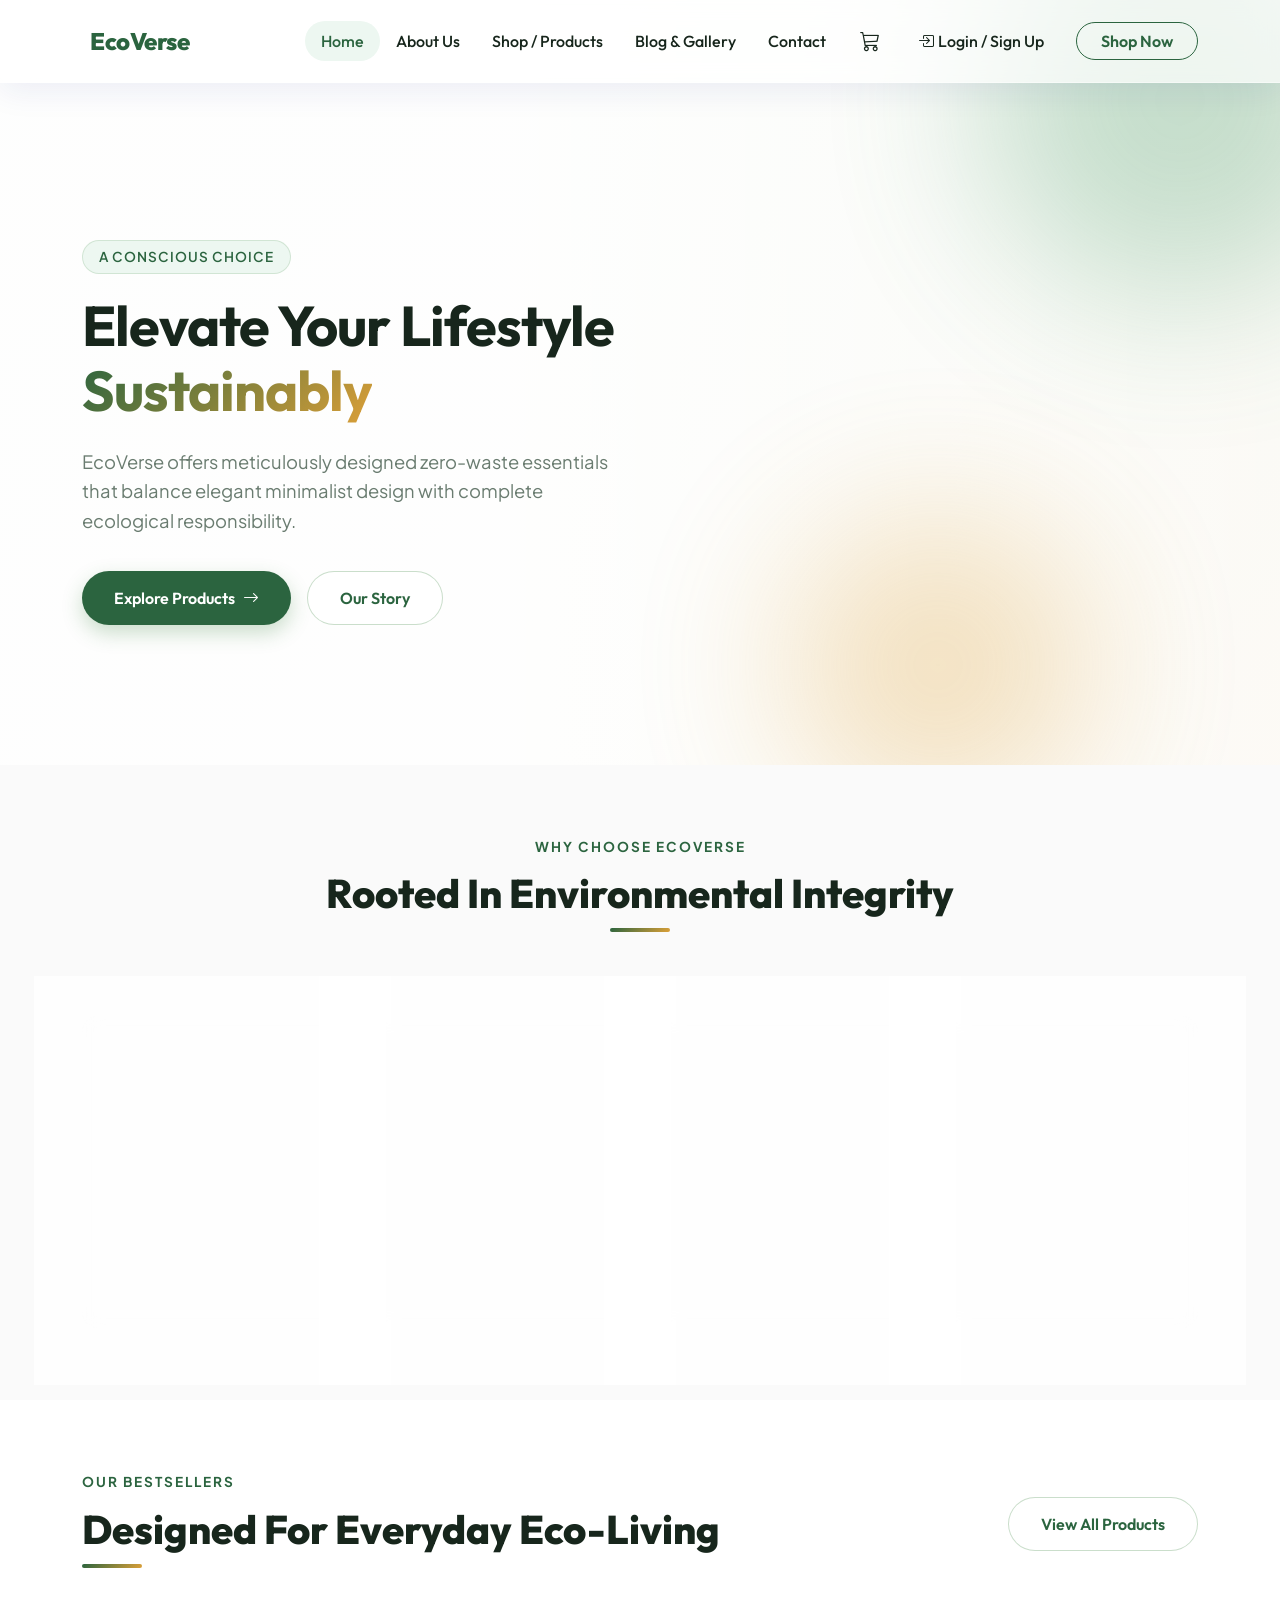
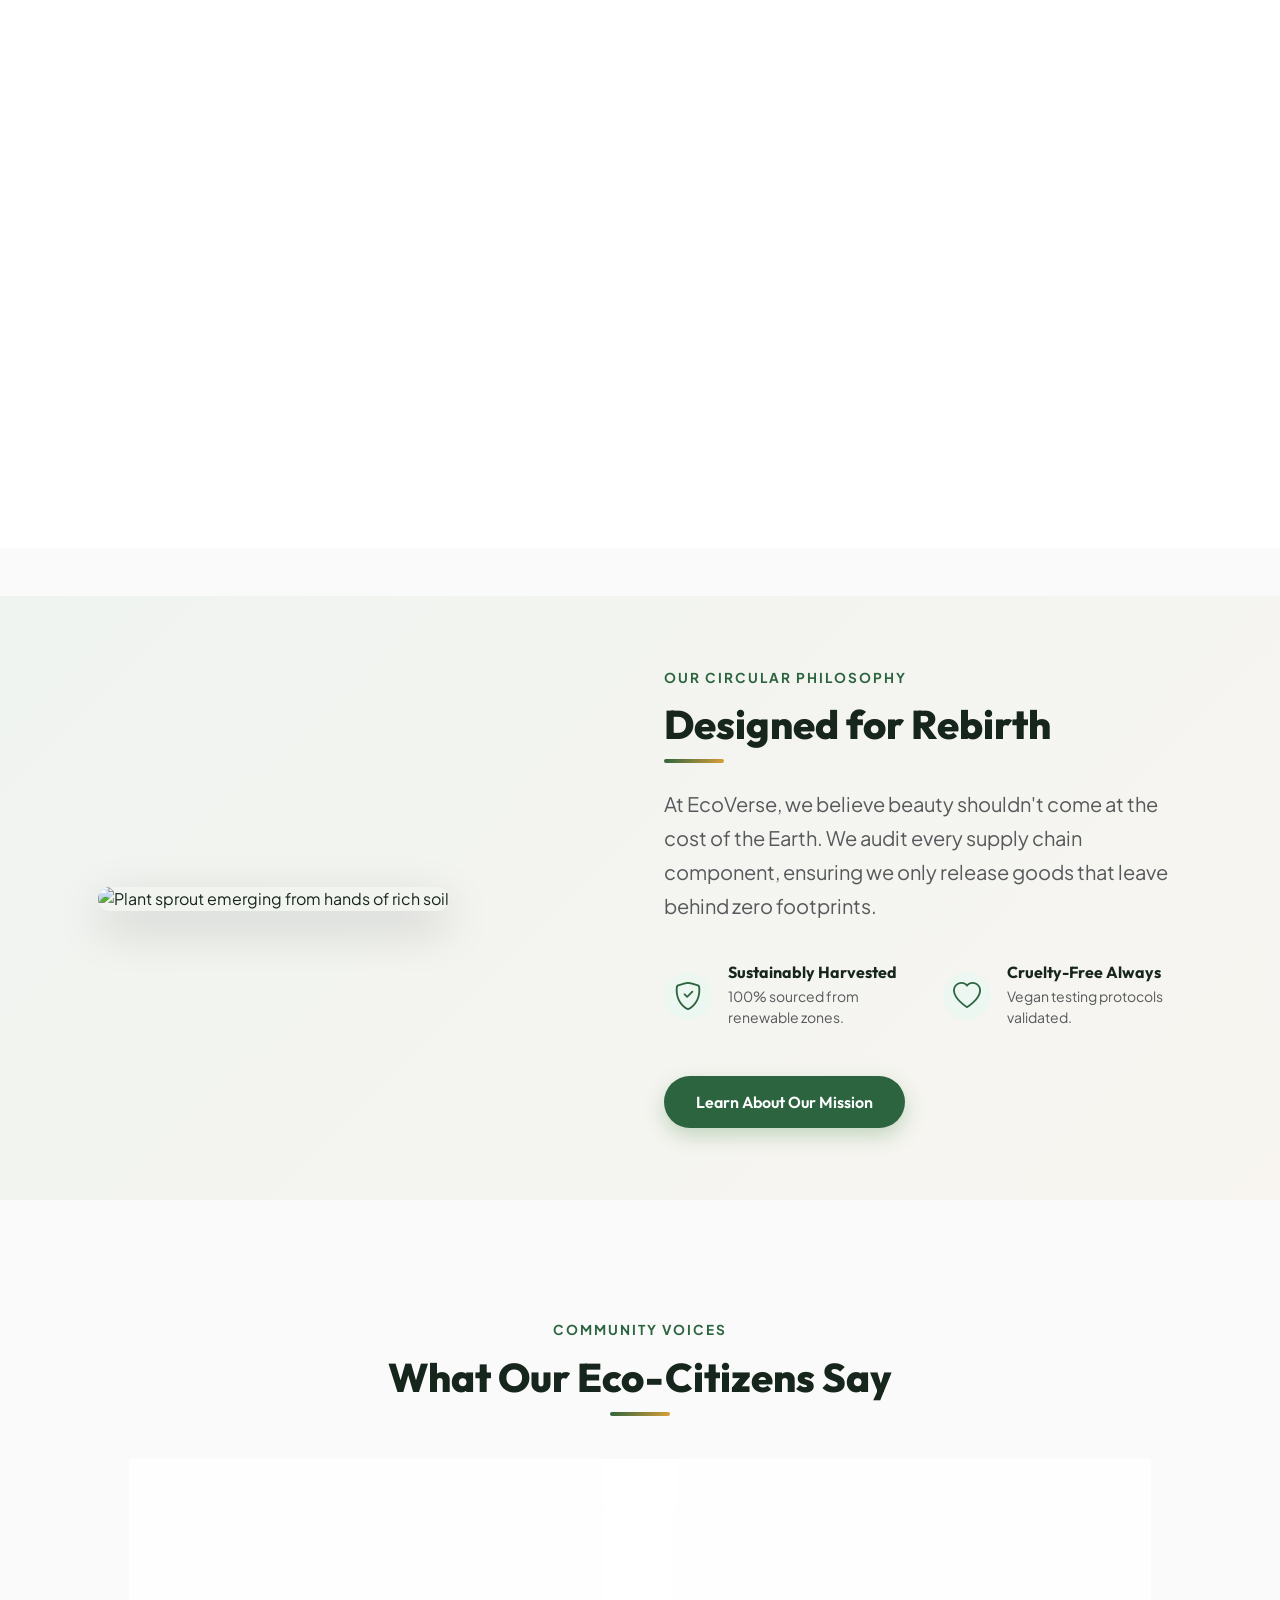
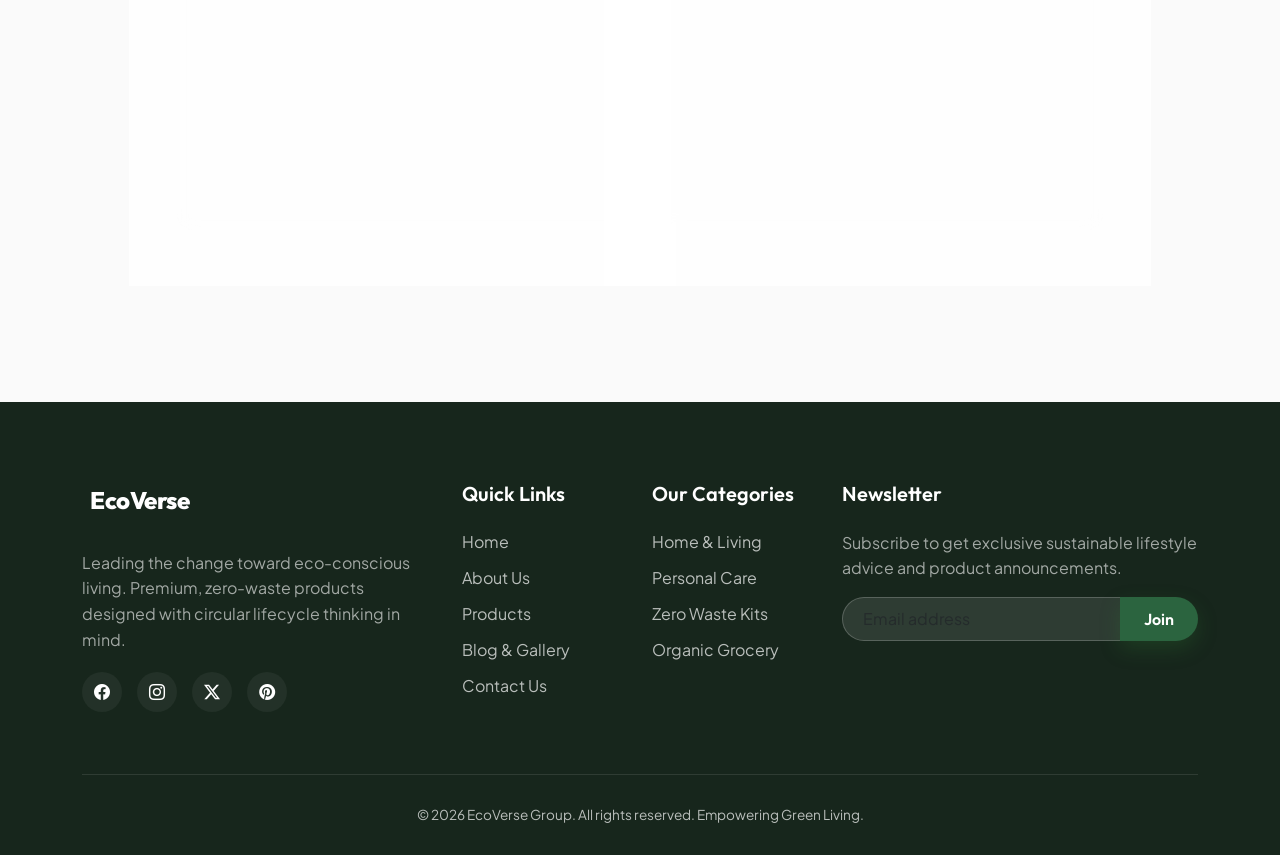
==== commit 87a9cd4c: "Fix: add admin and customer role" ====
--- a/src/main/resources/static/index.html
+++ b/src/main/resources/static/index.html
@@ -238,12 +238,16 @@
                   class="d-flex justify-content-between align-items-center mt-3"
                 >
                   <span class="glass-card-price">$28.00</span>
-                  <a
-                    href="product-detail.html"
-                    class="btn btn-premium btn-premium-primary py-2 px-3 fs-6"
+                  <button
+                    class="btn btn-premium btn-premium-primary py-2 px-3 fs-6 add-to-cart-btn"
                     style="border-radius: 50%"
+                    data-id="1"
+                    data-name="Insulated Eco-Flask"
+                    data-price="28.00"
+                    data-image="https://images.unsplash.com/photo-1602143407151-7111542de6e8?auto=format&fit=crop&w=800&q=80"
+                    aria-label="Add to cart"
                     ><i class="bi bi-bag"></i
-                  ></a>
+                  ></button>
                 </div>
               </div>
             </div>
@@ -276,12 +280,16 @@
                   class="d-flex justify-content-between align-items-center mt-3"
                 >
                   <span class="glass-card-price">$16.00</span>
-                  <a
-                    href="product-detail.html"
-                    class="btn btn-premium btn-premium-primary py-2 px-3 fs-6"
+                  <button
+                    class="btn btn-premium btn-premium-primary py-2 px-3 fs-6 add-to-cart-btn"
                     style="border-radius: 50%"
+                    data-id="2"
+                    data-name="Organic Woven Tote"
+                    data-price="16.00"
+                    data-image="https://images.unsplash.com/photo-1544816155-12df9643f363?auto=format&fit=crop&w=800&q=80"
+                    aria-label="Add to cart"
                     ><i class="bi bi-bag"></i
-                  ></a>
+                  ></button>
                 </div>
               </div>
             </div>
@@ -314,12 +322,16 @@
                   class="d-flex justify-content-between align-items-center mt-3"
                 >
                   <span class="glass-card-price">$9.50</span>
-                  <a
-                    href="product-detail.html"
-                    class="btn btn-premium btn-premium-primary py-2 px-3 fs-6"
+                  <button
+                    class="btn btn-premium btn-premium-primary py-2 px-3 fs-6 add-to-cart-btn"
                     style="border-radius: 50%"
+                    data-id="3"
+                    data-name="Artisanal Botanical Soap"
+                    data-price="9.50"
+                    data-image="https://images.unsplash.com/photo-1546552768-9e3a94b38a59?auto=format&fit=crop&w=800&q=80"
+                    aria-label="Add to cart"
                     ><i class="bi bi-bag"></i
-                  ></a>
+                  ></button>
                 </div>
               </div>
             </div>
@@ -352,12 +364,16 @@
                   class="d-flex justify-content-between align-items-center mt-3"
                 >
                   <span class="glass-card-price">$12.00</span>
-                  <a
-                    href="product-detail.html"
-                    class="btn btn-premium btn-premium-primary py-2 px-3 fs-6"
+                  <button
+                    class="btn btn-premium btn-premium-primary py-2 px-3 fs-6 add-to-cart-btn"
                     style="border-radius: 50%"
+                    data-id="4"
+                    data-name="Bamboo Dental Starter"
+                    data-price="12.00"
+                    data-image="https://images.unsplash.com/photo-1589365252845-092198ba5334?auto=format&fit=crop&w=800&q=80"
+                    aria-label="Add to cart"
                     ><i class="bi bi-bag"></i
-                  ></a>
+                  ></button>
                 </div>
               </div>
             </div>
--- a/src/main/resources/static/style.css
+++ b/src/main/resources/static/style.css
@@ -872,3 +872,121 @@
   overflow: hidden;
 }
 
+/* Shopping Cart Styles */
+#cartDrawer {
+  font-family: var(--font-body);
+}
+
+.cart-item-card {
+  display: flex;
+  gap: 16px;
+  padding: 16px 0;
+  border-bottom: 1px solid rgba(0, 0, 0, 0.05);
+  transition: var(--transition-smooth);
+}
+
+.cart-item-card:last-child {
+  border-bottom: none;
+}
+
+.cart-item-img {
+  width: 70px;
+  height: 70px;
+  object-fit: cover;
+  border-radius: var(--radius-sm);
+  border: 1px solid rgba(0, 0, 0, 0.05);
+  flex-shrink: 0;
+}
+
+.cart-item-info {
+  flex-grow: 1;
+}
+
+.cart-item-name {
+  font-family: var(--font-headings);
+  font-weight: 600;
+  font-size: 1rem;
+  margin-bottom: 4px;
+  color: var(--dark);
+}
+
+.cart-item-price {
+  font-family: var(--font-headings);
+  font-weight: 700;
+  color: var(--primary);
+  font-size: 0.95rem;
+}
+
+.quantity-controller {
+  display: inline-flex;
+  align-items: center;
+  border: 1.5px solid rgba(46, 125, 50, 0.2);
+  border-radius: var(--radius-round);
+  background: var(--white);
+  overflow: hidden;
+  padding: 2px 6px;
+  gap: 8px;
+}
+
+.quantity-btn {
+  background: transparent;
+  border: none;
+  width: 24px;
+  height: 24px;
+  display: flex;
+  align-items: center;
+  justify-content: center;
+  border-radius: 50%;
+  color: var(--primary);
+  transition: var(--transition-fast);
+  font-size: 0.9rem;
+  font-weight: bold;
+}
+
+.quantity-btn:hover {
+  background: var(--primary-accent);
+}
+
+.quantity-val {
+  font-family: var(--font-headings);
+  font-weight: 700;
+  font-size: 0.9rem;
+  min-width: 16px;
+  text-align: center;
+  color: var(--dark);
+}
+
+.cart-remove-btn {
+  background: transparent;
+  border: none;
+  color: var(--text-muted);
+  transition: var(--transition-fast);
+  padding: 0;
+  display: flex;
+  align-items: center;
+  justify-content: center;
+  width: 28px;
+  height: 28px;
+  border-radius: 50%;
+}
+
+.cart-remove-btn:hover {
+  color: #d32f2f;
+  background: rgba(211, 47, 47, 0.05);
+}
+
+#navCartBtn {
+  display: flex;
+  align-items: center;
+  justify-content: center;
+  width: 40px;
+  height: 40px;
+  border-radius: 50%;
+  transition: var(--transition-smooth);
+}
+
+#navCartBtn:hover {
+  background: var(--primary-accent);
+}
+
+
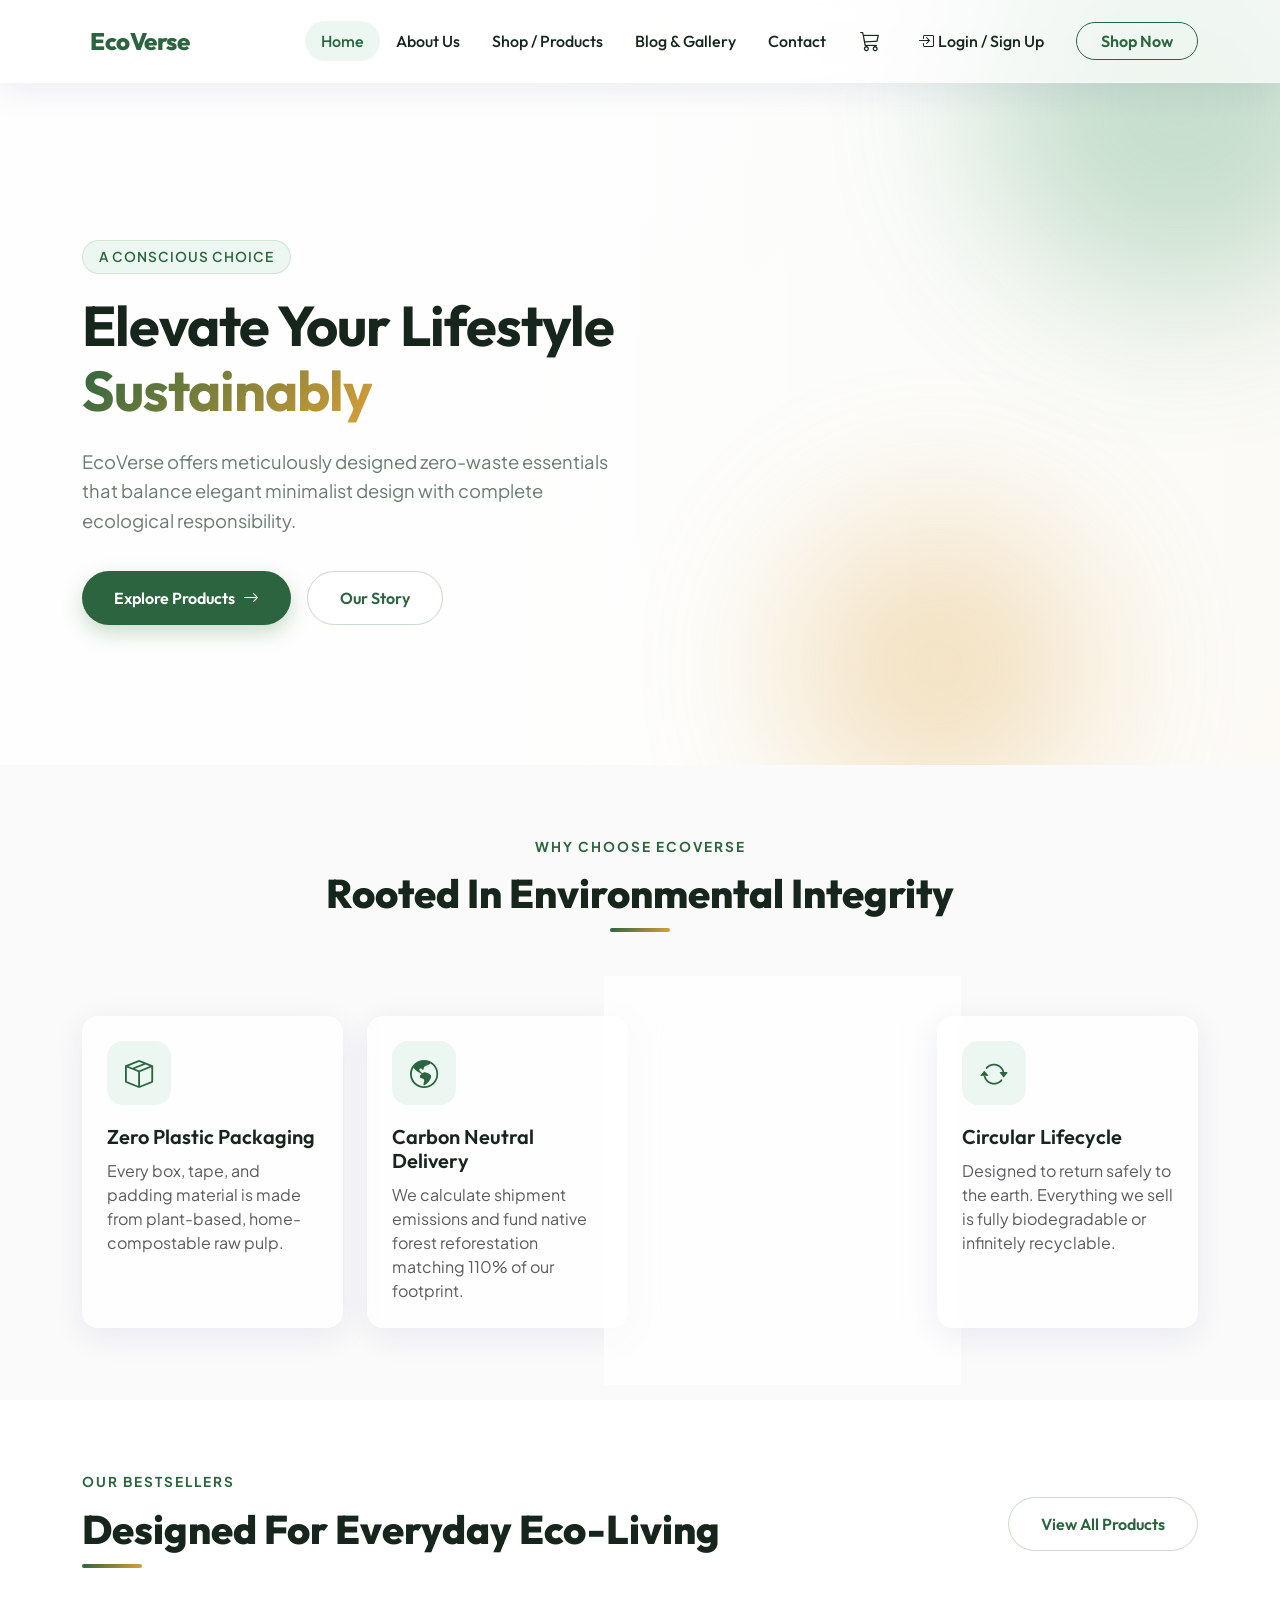
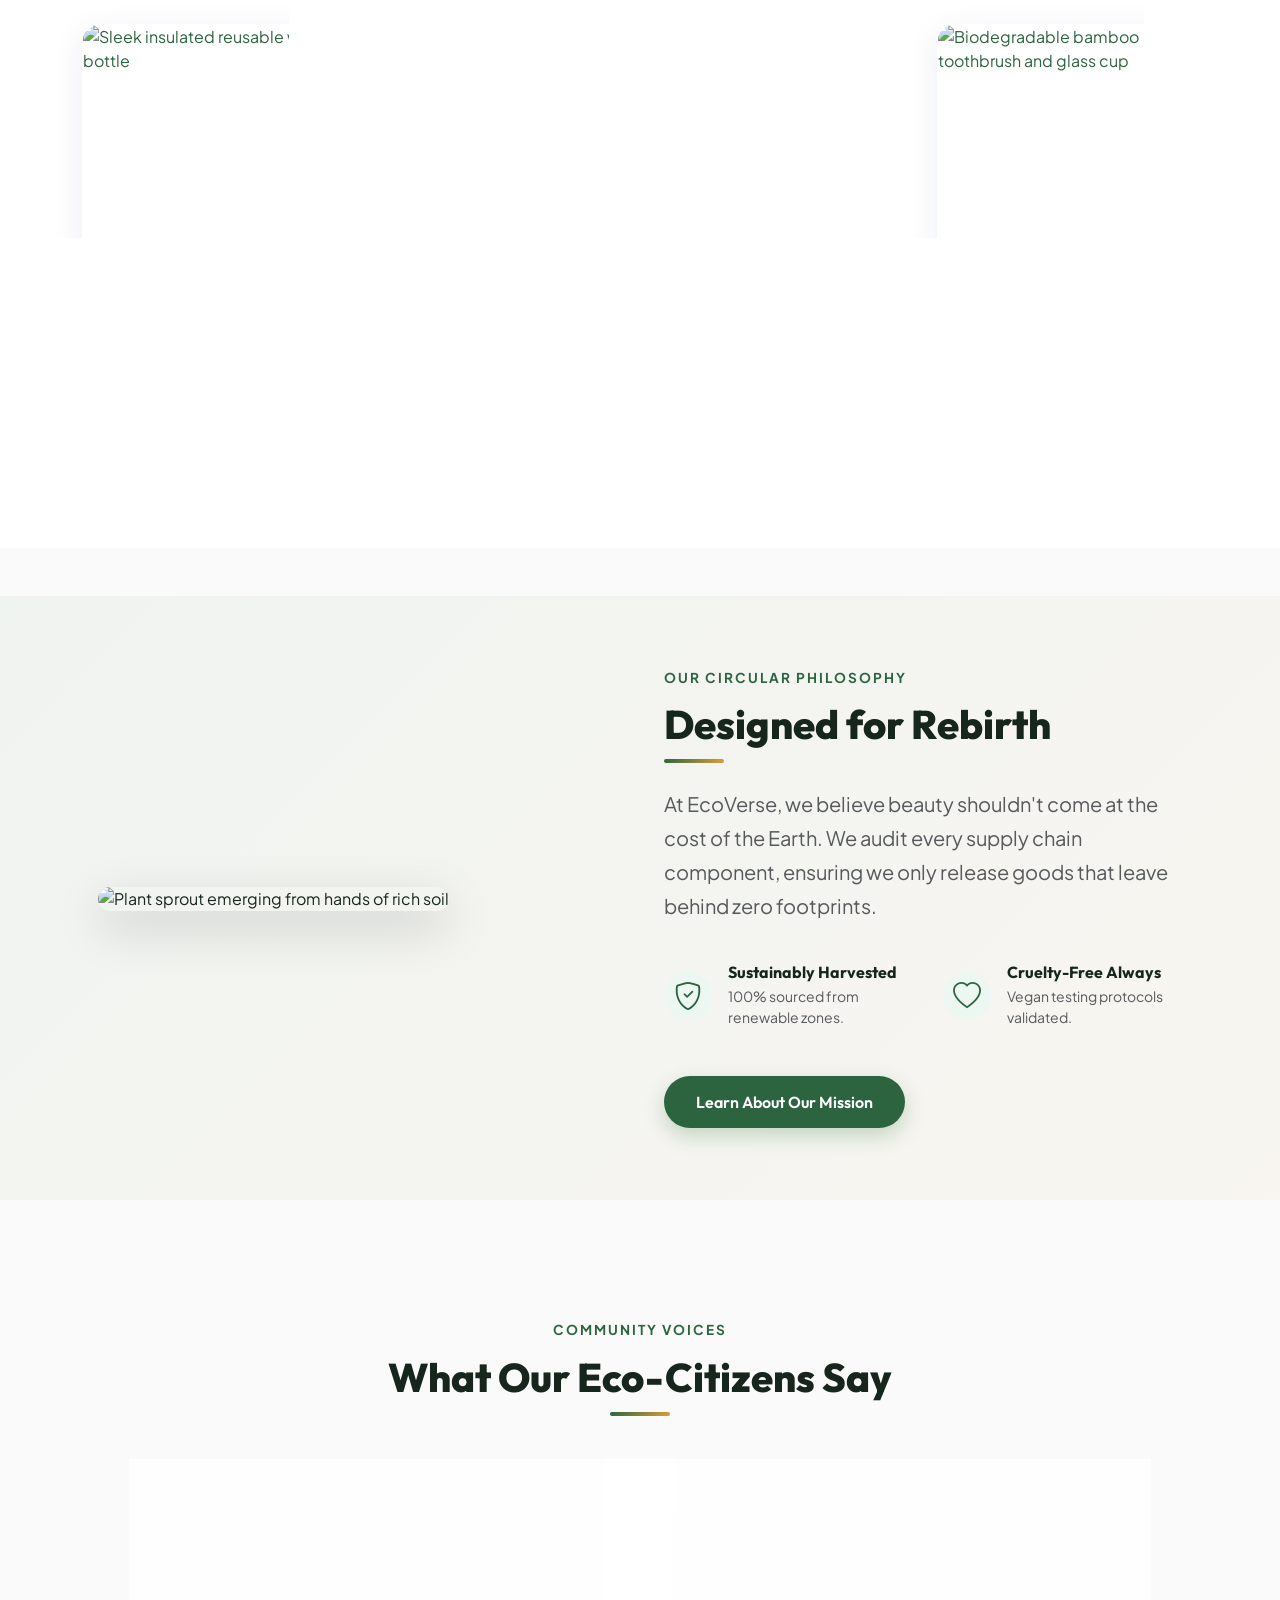
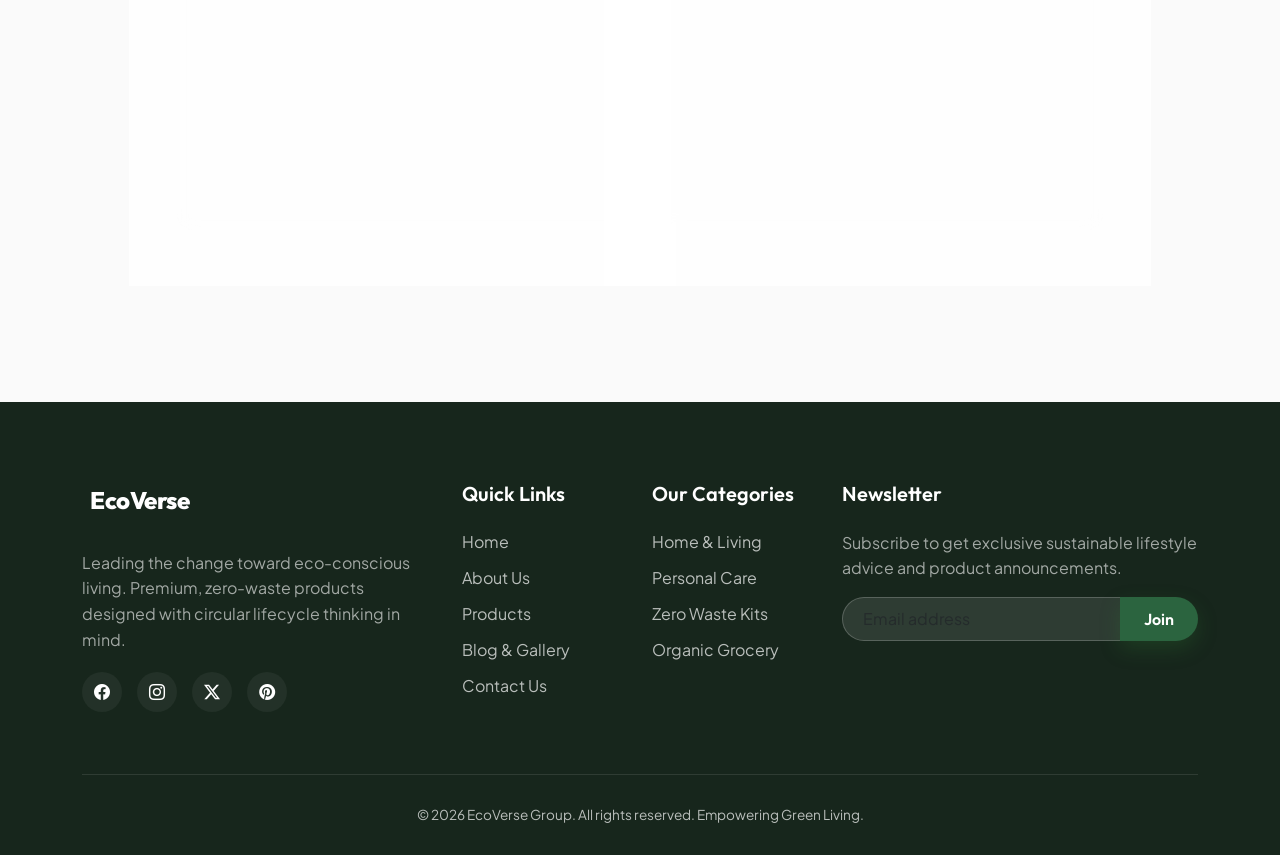
==== commit 7e293fbb: "Feat: add UI" ====
--- a/src/main/resources/static/index.html
+++ b/src/main/resources/static/index.html
@@ -216,7 +216,7 @@
           >
             <div class="glass-card hover-lift">
               <a
-                href="product-detail.html"
+                href="product-detail.html?id=1"
                 class="d-block glass-card-img-wrapper"
               >
                 <img
@@ -229,7 +229,7 @@
                 <span class="glass-card-tag">LIFESTYLE</span>
                 <h3 class="glass-card-title">
                   <a
-                    href="product-detail.html"
+                    href="product-detail.html?id=1"
                     class="text-dark text-decoration-none"
                     >Insulated Eco-Flask</a
                   >
@@ -258,7 +258,7 @@
           >
             <div class="glass-card hover-lift">
               <a
-                href="product-detail.html"
+                href="product-detail.html?id=2"
                 class="d-block glass-card-img-wrapper"
               >
                 <img
@@ -271,7 +271,7 @@
                 <span class="glass-card-tag">HOME</span>
                 <h3 class="glass-card-title">
                   <a
-                    href="product-detail.html"
+                    href="product-detail.html?id=2"
                     class="text-dark text-decoration-none"
                     >Organic Woven Tote</a
                   >
@@ -300,7 +300,7 @@
           >
             <div class="glass-card hover-lift">
               <a
-                href="product-detail.html"
+                href="product-detail.html?id=3"
                 class="d-block glass-card-img-wrapper"
               >
                 <img
@@ -313,7 +313,7 @@
                 <span class="glass-card-tag">PERSONAL CARE</span>
                 <h3 class="glass-card-title">
                   <a
-                    href="product-detail.html"
+                    href="product-detail.html?id=3"
                     class="text-dark text-decoration-none"
                     >Artisanal Botanical Soap</a
                   >
@@ -342,7 +342,7 @@
           >
             <div class="glass-card hover-lift">
               <a
-                href="product-detail.html"
+                href="product-detail.html?id=4"
                 class="d-block glass-card-img-wrapper"
               >
                 <img
@@ -355,7 +355,7 @@
                 <span class="glass-card-tag">PERSONAL CARE</span>
                 <h3 class="glass-card-title">
                   <a
-                    href="product-detail.html"
+                    href="product-detail.html?id=4"
                     class="text-dark text-decoration-none"
                     >Bamboo Dental Starter</a
                   >
--- a/src/main/resources/static/style.css
+++ b/src/main/resources/static/style.css
@@ -544,8 +544,10 @@
    Products / Services Grid Styling
 ========================================= */
 .filter-btn {
-  background: var(--white);
-  border: 1px solid rgba(46, 125, 50, 0.2);
+  background: rgba(255, 255, 255, 0.5);
+  backdrop-filter: blur(5px);
+  -webkit-backdrop-filter: blur(5px);
+  border: 1px solid var(--glass-border);
   color: var(--dark);
   font-family: var(--font-headings);
   font-weight: 600;
@@ -554,11 +556,45 @@
   transition: var(--transition-smooth);
 }
 
-.filter-btn.active, .filter-btn:hover {
+.filter-btn:hover {
+  background: var(--primary-accent);
+  color: var(--primary);
+  border-color: var(--primary-light);
+  transform: translateY(-2px);
+}
+
+.filter-btn.active {
   background: var(--primary);
   color: var(--white);
   border-color: var(--primary);
-  box-shadow: 0 4px 12px rgba(46, 125, 50, 0.2);
+  box-shadow: 0 8px 16px rgba(46, 125, 50, 0.2);
+}
+
+/* Glass select dropdown styling */
+.glass-select {
+  background-color: rgba(255, 255, 255, 0.6) !important;
+  border: 1px solid var(--glass-border) !important;
+  border-radius: var(--radius-round) !important;
+  padding: 12px 20px !important;
+  font-family: var(--font-headings);
+  font-weight: 500;
+  color: var(--dark) !important;
+  box-shadow: none !important;
+  transition: var(--transition-smooth);
+  cursor: pointer;
+  background-image: url("data:image/svg+xml,%3csvg xmlns='http://www.w3.org/2000/svg' viewBox='0 0 16 16'%3e%3cpath fill='none' stroke='%232e7d32' stroke-linecap='round' stroke-linejoin='round' stroke-width='2' d='m2 5 6 6 6-6'/%3e%3c/svg%3e") !important;
+  background-size: 16px 12px !important;
+}
+
+.glass-select:focus {
+  background-color: var(--white) !important;
+  border-color: var(--primary) !important;
+  box-shadow: 0 0 0 4px rgba(46, 125, 50, 0.1) !important;
+}
+
+.glass-select option {
+  background: var(--white);
+  color: var(--dark);
 }
 
 /* =========================================
@@ -989,4 +1025,50 @@
   background: var(--primary-accent);
 }
 
-
+/* Premium Pagination Styling */
+.pagination-premium .page-item {
+  margin: 0 4px;
+}
+
+.pagination-premium .page-link {
+  color: var(--primary);
+  background: var(--glass-bg);
+  border: 1.5px solid var(--glass-border);
+  font-family: var(--font-headings);
+  font-weight: 600;
+  padding: 10px 18px;
+  transition: var(--transition-smooth);
+}
+
+.pagination-premium .page-item.active .page-link {
+  background: var(--primary);
+  color: var(--white);
+  border-color: var(--primary);
+  box-shadow: 0 4px 12px rgba(46, 125, 50, 0.2);
+}
+
+.pagination-premium .page-link:hover:not(.active) {
+  background: var(--primary-accent);
+  color: var(--primary);
+  border-color: var(--primary-light);
+  transform: translateY(-2px);
+}
+
+.pagination-premium .page-item.disabled .page-link {
+  background: rgba(0, 0, 0, 0.02);
+  color: #ccc;
+  border-color: rgba(0, 0, 0, 0.05);
+}
+
+/* Star rating input styling */
+.star-rating-input {
+  transition: transform 0.2s ease, color 0.2s ease;
+}
+
+.star-rating-input:hover {
+  transform: scale(1.2);
+  color: #ffc107 !important;
+}
+
+
+
